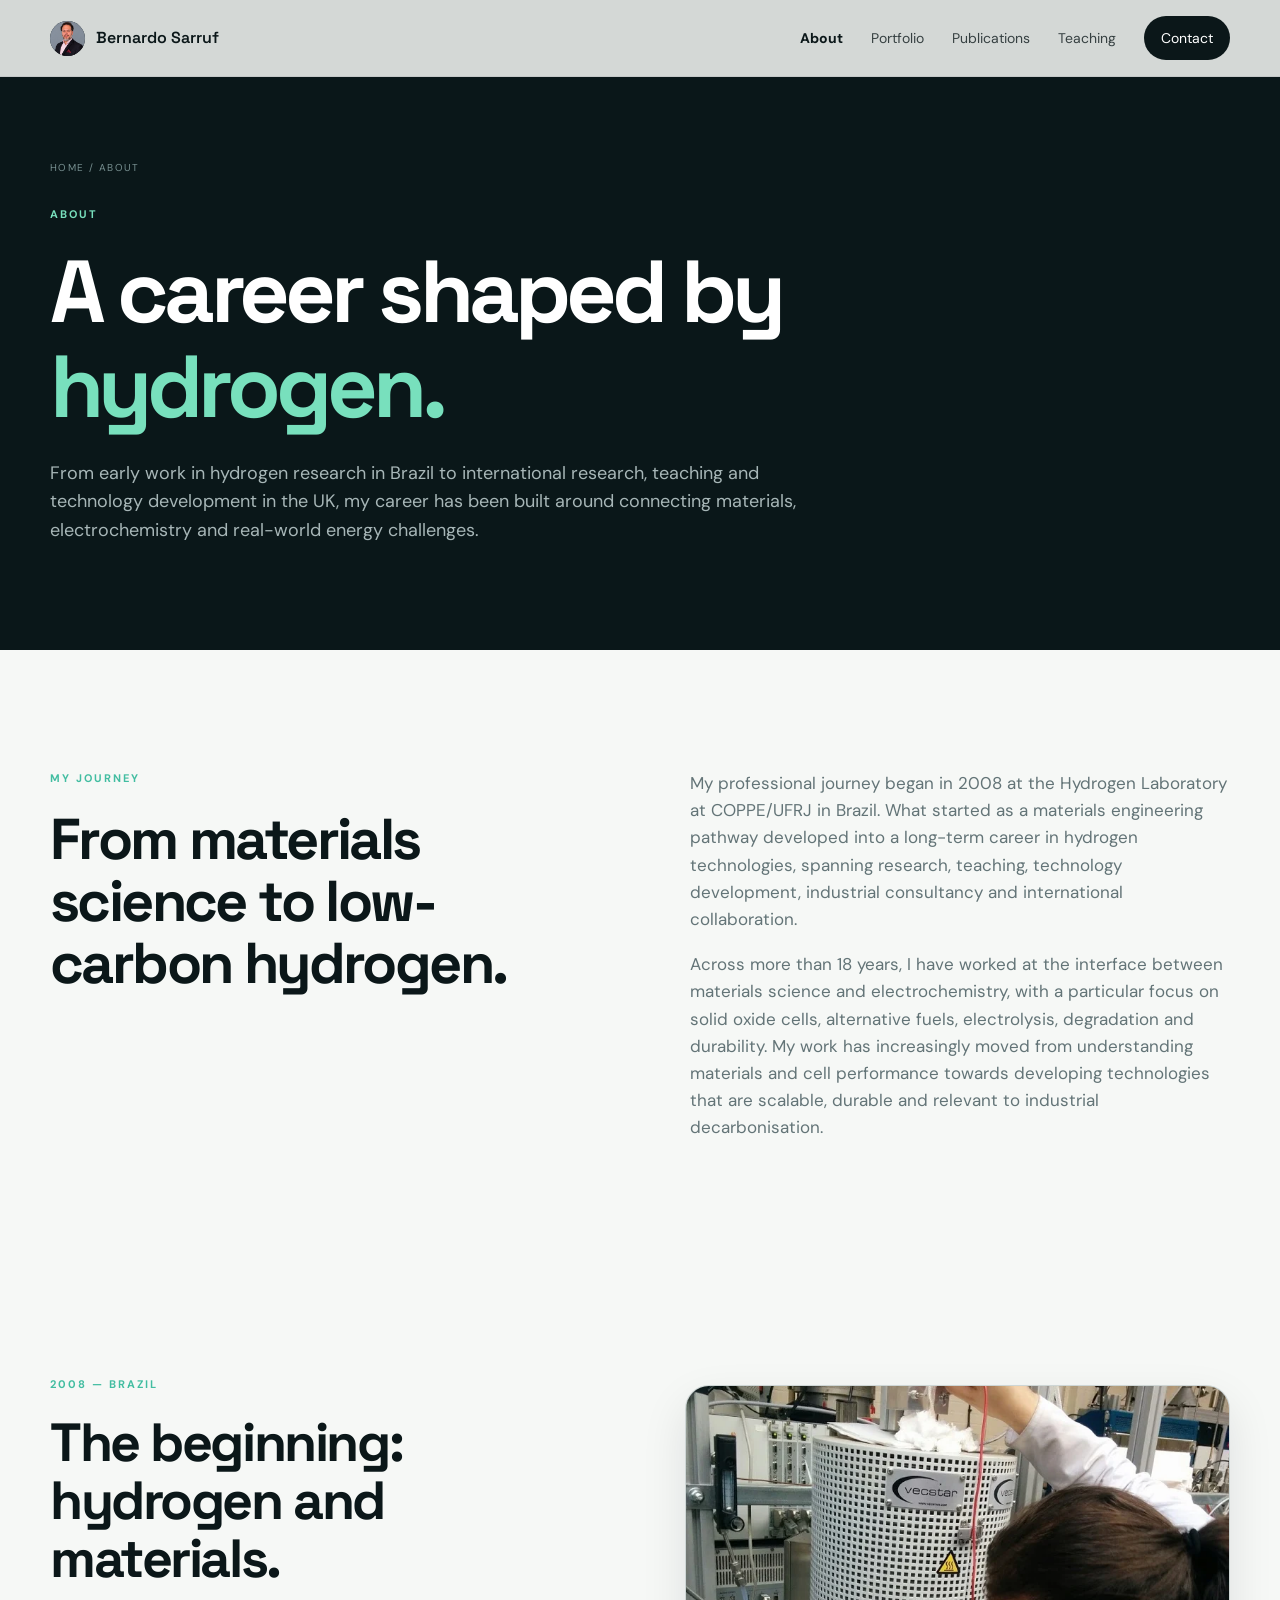
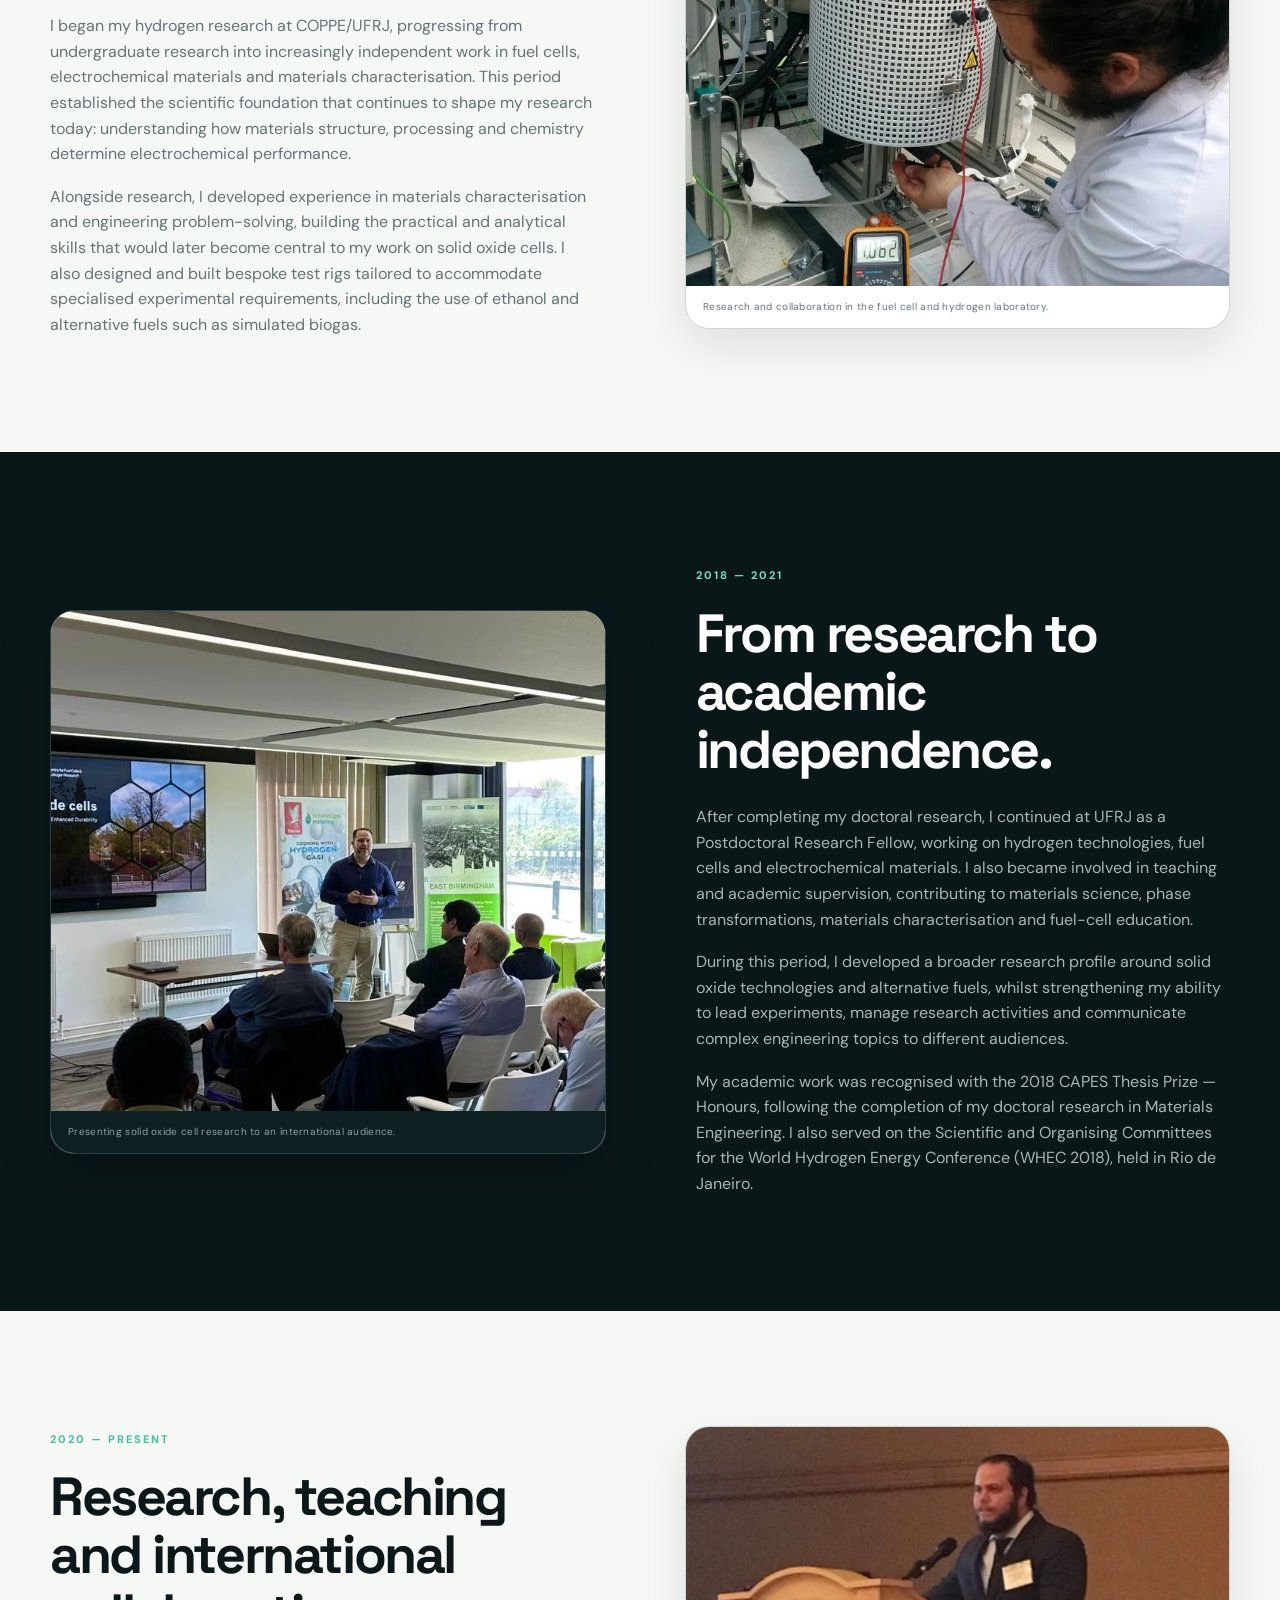
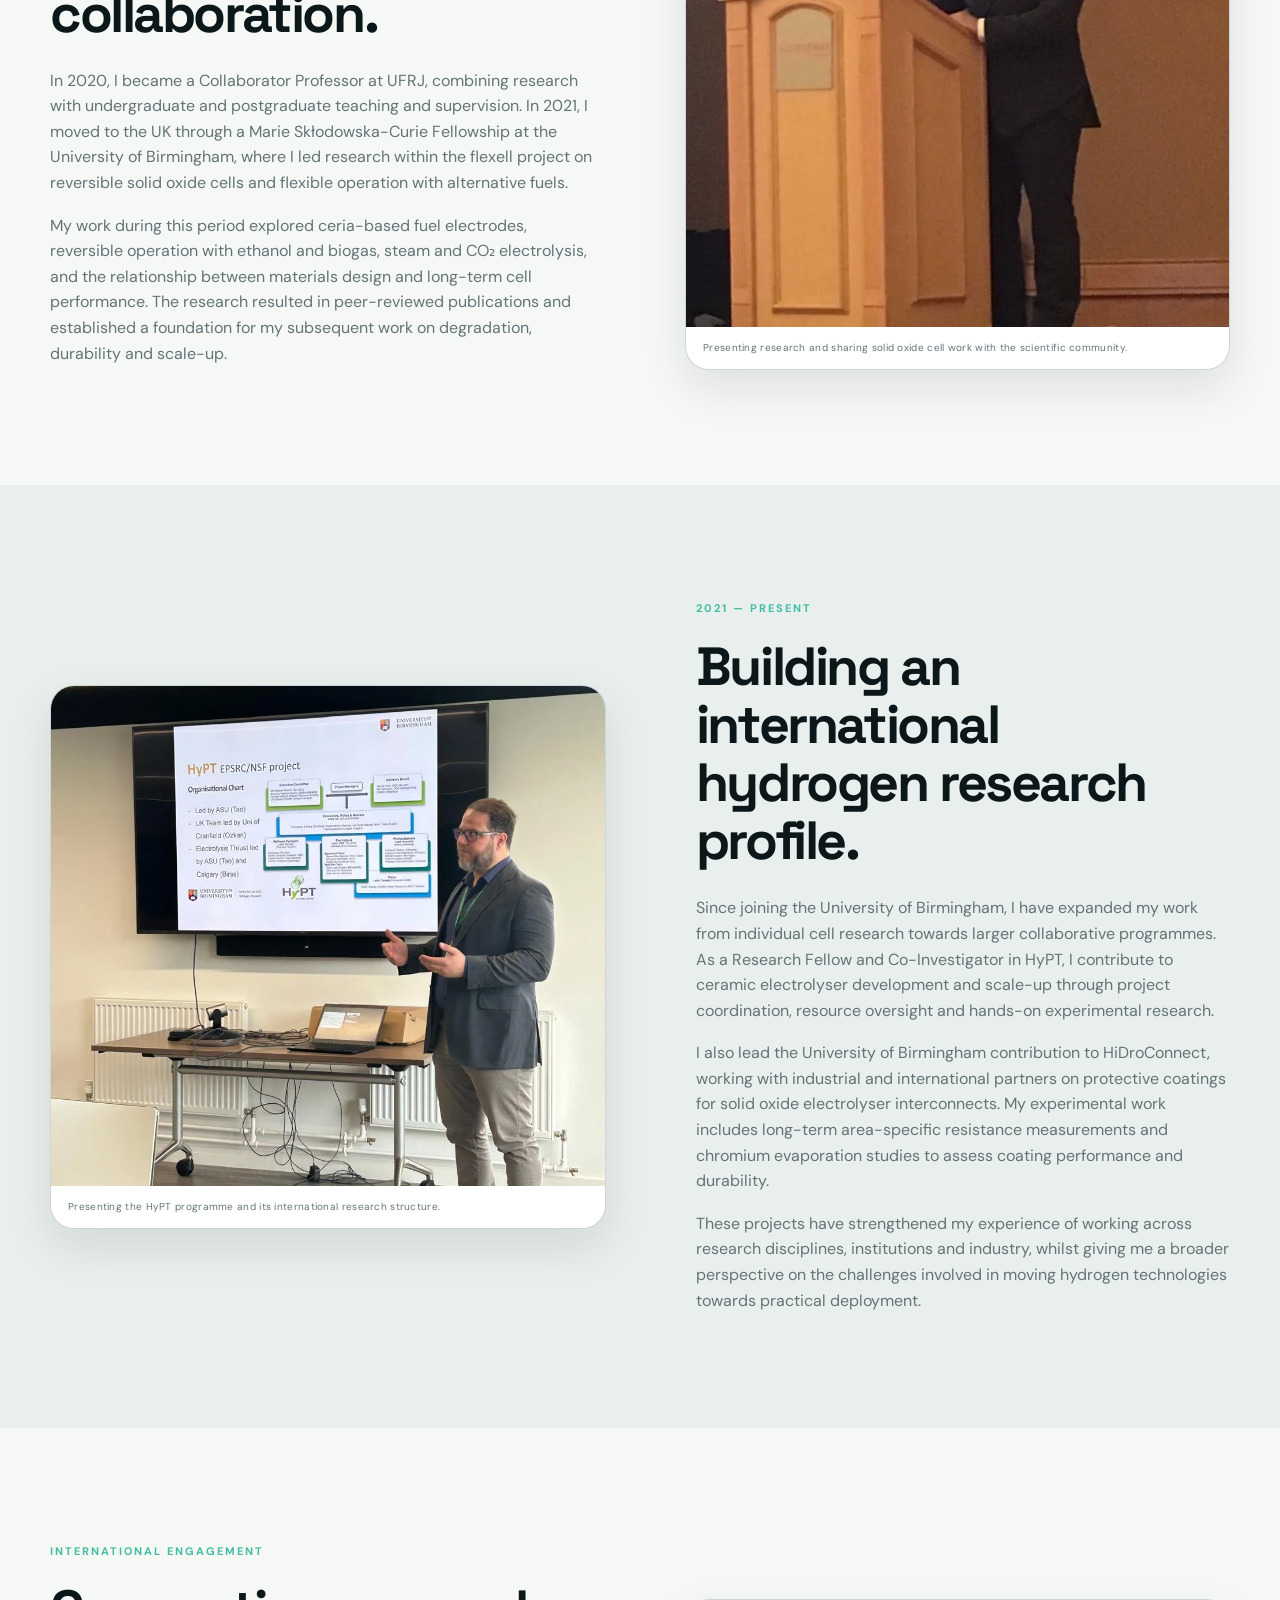
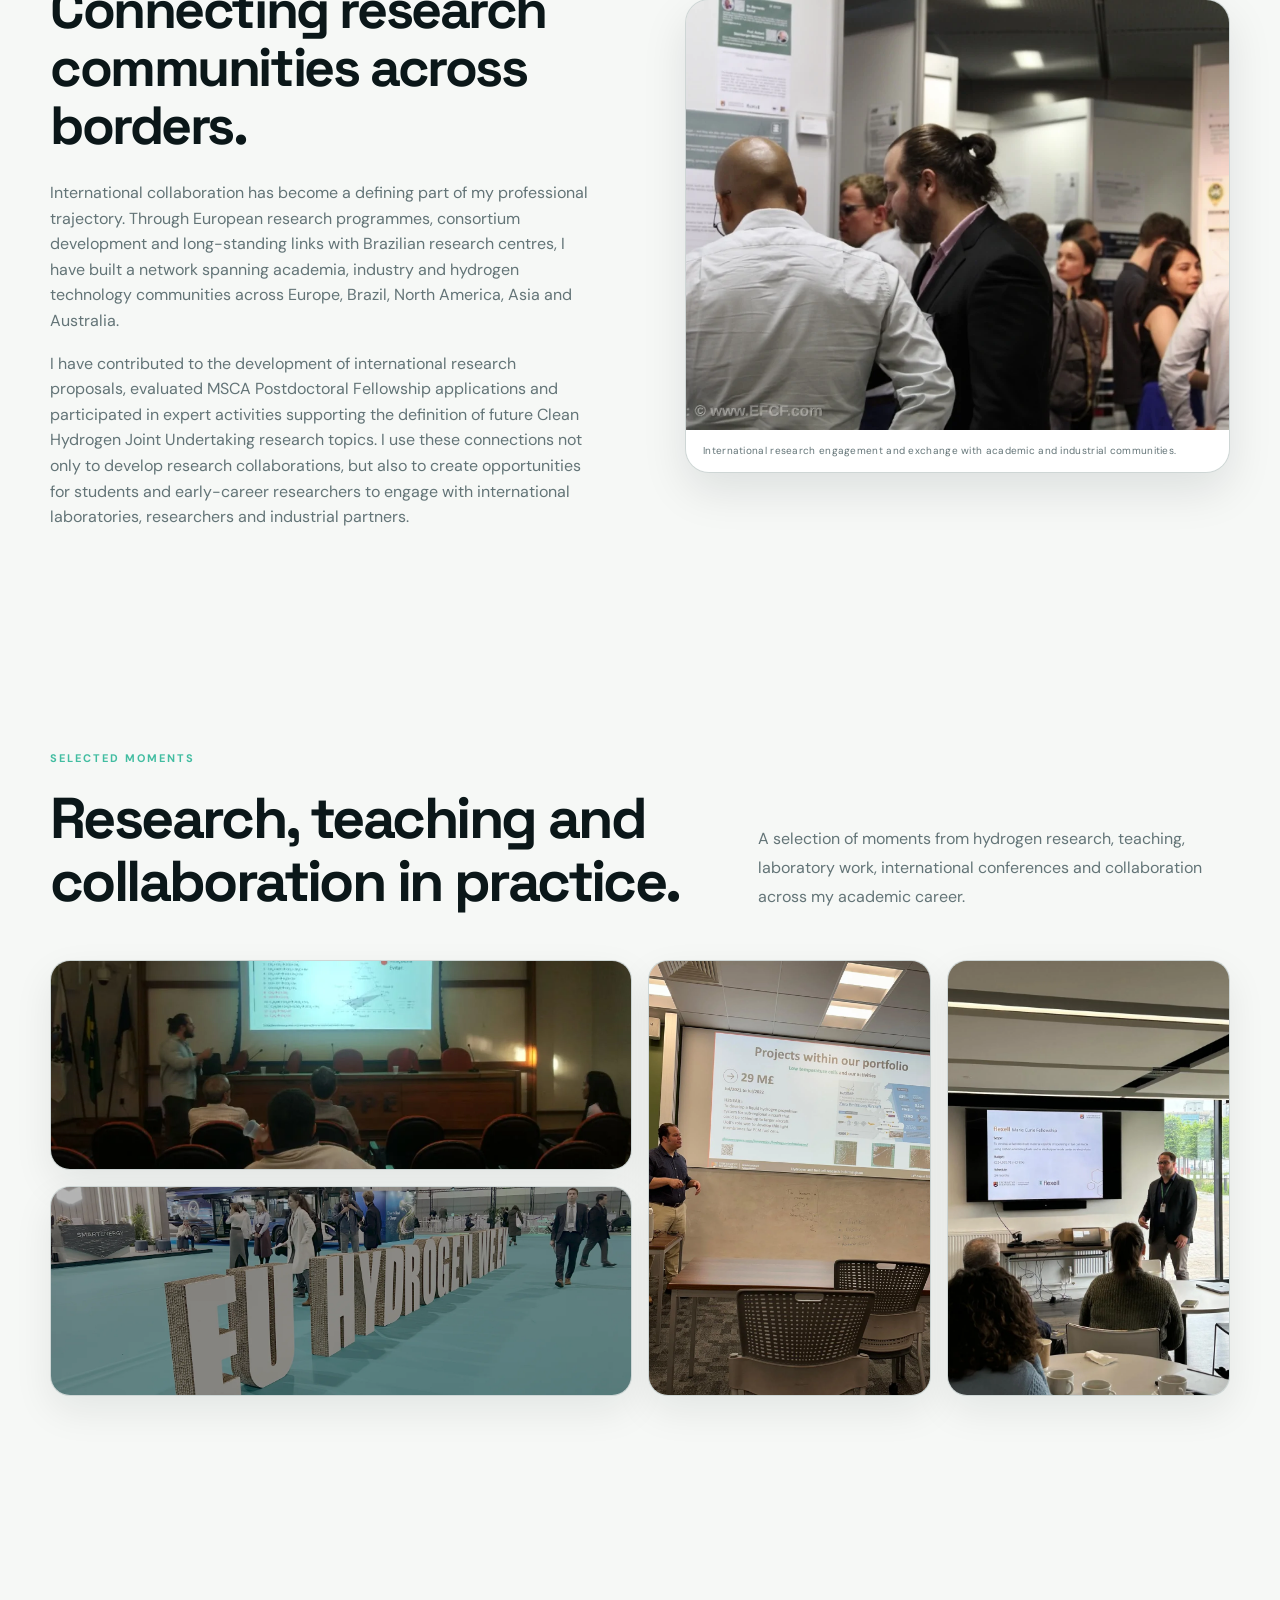
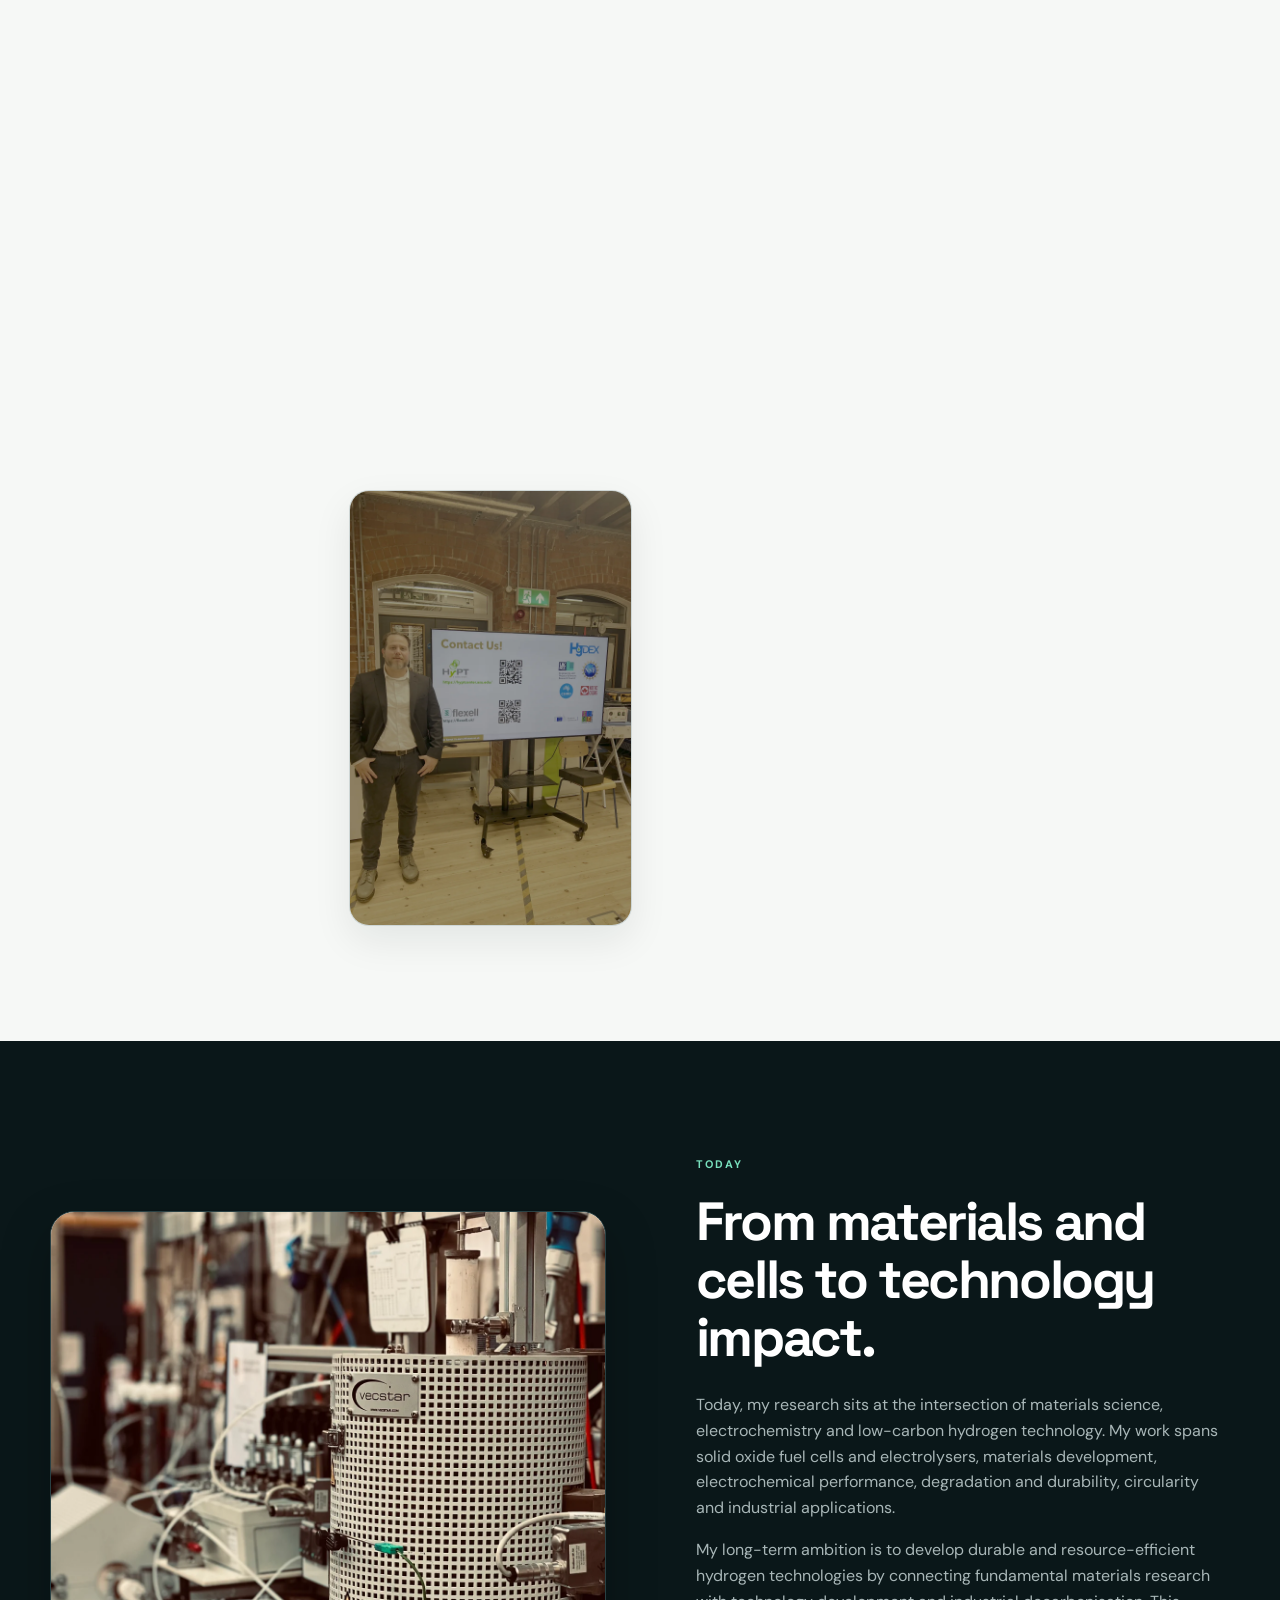
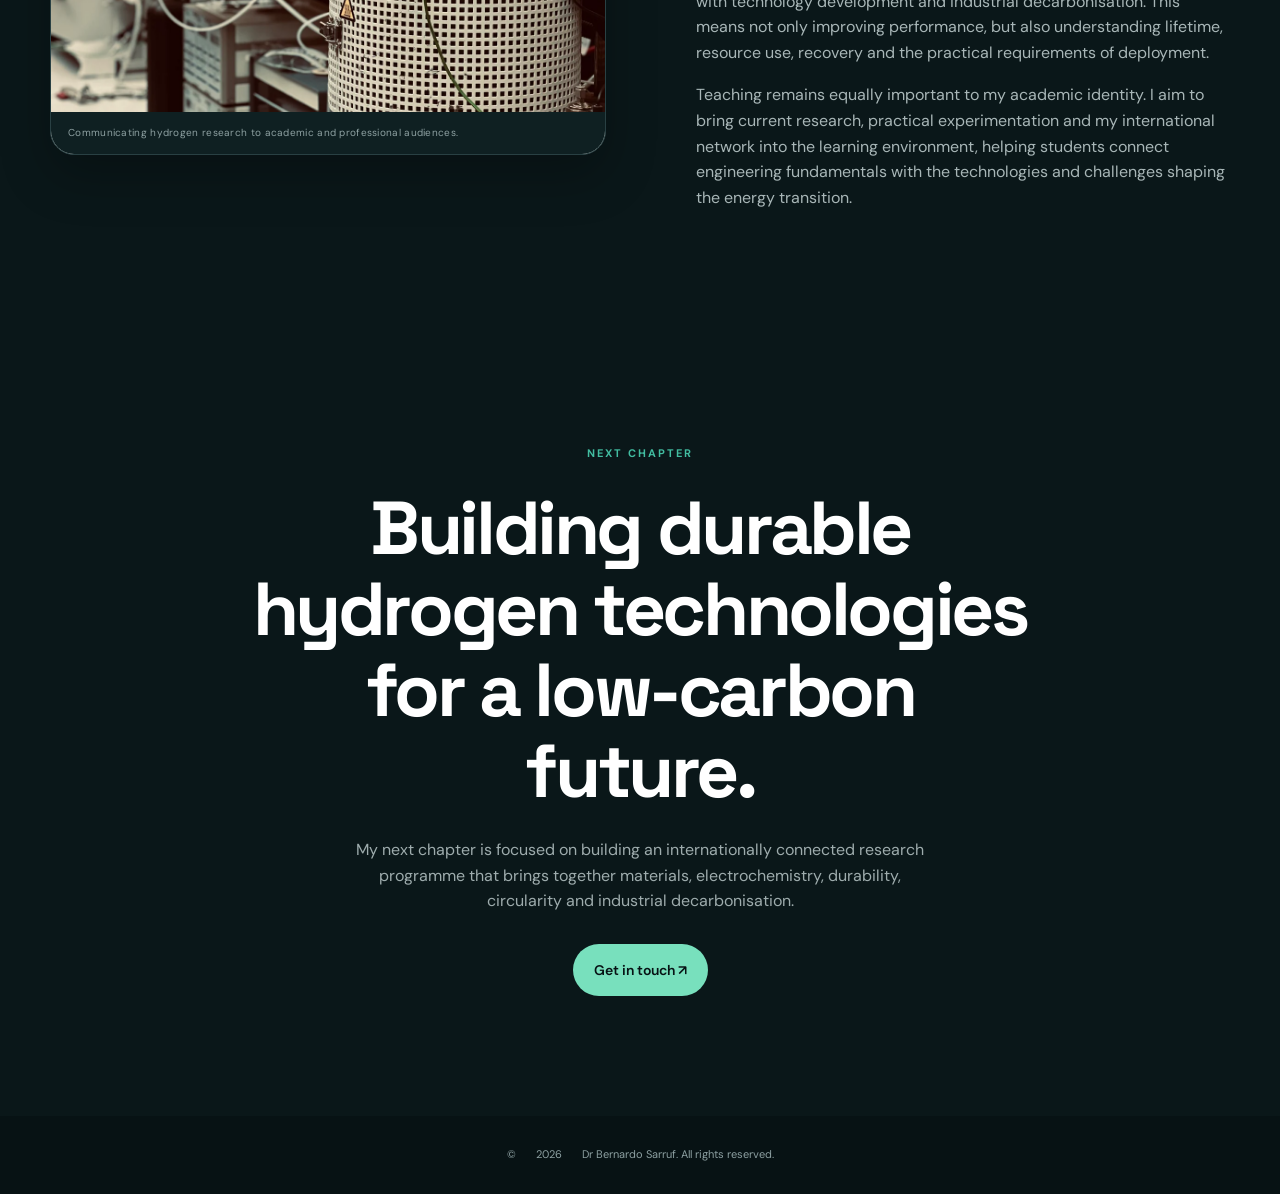
==== about.html @ 714302b7 "Add files via upload" ====
<!doctype html>
<html lang="en">
<head>
<meta charset="utf-8">
<meta name="viewport" content="width=device-width,initial-scale=1">
<title>About | Bernardo Sarruf</title>
<link rel="preconnect" href="https://fonts.googleapis.com">
<link rel="preconnect" href="https://fonts.gstatic.com" crossorigin>
<link href="https://fonts.googleapis.com/css2?family=DM+Sans:wght@400;500;600;700&family=Space+Grotesk:wght@400;500;600;700&display=swap" rel="stylesheet">
<link rel="stylesheet" href="css/style.css">
</head>
<body>
<header class="site-header">
  <nav class="nav container">
    <a class="brand" href="index.html"><span class="brand-mark"><img src="assets/bernardo-header.png" alt="Dr Bernardo Sarruf"></span><span>Bernardo Sarruf</span></a>
    <button class="menu-toggle" aria-label="Open menu" aria-expanded="false">☰</button>
    <div class="nav-links">
      <a href="about.html" class="active">About</a>
      <a href="projects.html">Portfolio</a>
      <a href="research.html">Publications</a>
      <a href="teaching.html">Teaching</a>
      <a class="nav-cta" href="contact.html">Contact</a>
    </div>
  </nav>
</header>

<section class="page-hero about-hero">
  <div class="container">
    <div class="breadcrumb"><a href="index.html">HOME</a> / ABOUT</div>
    <p class="eyebrow light">ABOUT</p>
    <h1>A career shaped by <span>hydrogen.</span></h1>
    <p>From early work in hydrogen research in Brazil to international research, teaching and technology development in the UK, my career has been built around connecting materials, electrochemistry and real-world energy challenges.</p>
  </div>
</section>

<section class="about-intro section">
  <div class="container two-col about-intro-grid">
    <div>
      <p class="eyebrow">MY JOURNEY</p>
      <h2>From materials science to low-carbon hydrogen.</h2>
    </div>
    <div class="section-copy">
      <p>My professional journey began in 2008 at the Hydrogen Laboratory at COPPE/UFRJ in Brazil. What started as a materials engineering pathway developed into a long-term career in hydrogen technologies, spanning research, teaching, technology development, industrial consultancy and international collaboration.</p>
      <p>Across more than 18 years, I have worked at the interface between materials science and electrochemistry, with a particular focus on solid oxide cells, alternative fuels, electrolysis, degradation and durability. My work has increasingly moved from understanding materials and cell performance towards developing technologies that are scalable, durable and relevant to industrial decarbonisation.</p>
    </div>
  </div>
</section>

<section class="about-story story-light">
  <div class="container story-grid">
    <div class="story-text">
      <p class="eyebrow">2008 — BRAZIL</p>
      <h2>The beginning: hydrogen and materials.</h2>
      <p>I began my hydrogen research at COPPE/UFRJ, progressing from undergraduate research into increasingly independent work in fuel cells, electrochemical materials and materials characterisation. This period established the scientific foundation that continues to shape my research today: understanding how materials structure, processing and chemistry determine electrochemical performance.</p>
      <p>Alongside research, I developed experience in materials characterisation and engineering problem-solving, building the practical and analytical skills that would later become central to my work on solid oxide cells. I also designed and built bespoke test rigs tailored to accommodate specialised experimental requirements, including the use of ethanol and alternative fuels such as simulated biogas.</p>
    </div>
    <figure class="story-image scroll-image">
      <img src="assets/about/story/01-beginning-hydrogen.webp" alt="Dr Bernardo Sarruf working in a hydrogen and fuel cell laboratory" loading="lazy">
      <figcaption>Research and collaboration in the fuel cell and hydrogen laboratory.</figcaption>
    </figure>
  </div>
</section>

<section class="about-story story-dark">
  <div class="container story-grid story-grid-reverse">
    <figure class="story-image scroll-image">
      <img src="assets/about/story/02-academic-independence.webp" alt="Dr Bernardo Sarruf presenting solid oxide cell research" loading="lazy">
      <figcaption>Presenting solid oxide cell research to an international audience.</figcaption>
    </figure>
    <div class="story-text">
      <p class="eyebrow light">2018 — 2021</p>
      <h2>From research to academic independence.</h2>
      <p>After completing my doctoral research, I continued at UFRJ as a Postdoctoral Research Fellow, working on hydrogen technologies, fuel cells and electrochemical materials. I also became involved in teaching and academic supervision, contributing to materials science, phase transformations, materials characterisation and fuel-cell education.</p>
      <p>During this period, I developed a broader research profile around solid oxide technologies and alternative fuels, whilst strengthening my ability to lead experiments, manage research activities and communicate complex engineering topics to different audiences.</p>
      <p>My academic work was recognised with the 2018 CAPES Thesis Prize — Honours, following the completion of my doctoral research in Materials Engineering. I also served on the Scientific and Organising Committees for the World Hydrogen Energy Conference (WHEC 2018), held in Rio de Janeiro.</p>
    </div>
  </div>
</section>

<section class="about-story story-light" id="teaching">
  <div class="container story-grid">
    <div class="story-text">
      <p class="eyebrow">2020 — PRESENT</p>
      <h2>Research, teaching and international collaboration.</h2>
      <p>In 2020, I became a Collaborator Professor at UFRJ, combining research with undergraduate and postgraduate teaching and supervision. In 2021, I moved to the UK through a Marie Skłodowska-Curie Fellowship at the University of Birmingham, where I led research within the flexell project on reversible solid oxide cells and flexible operation with alternative fuels.</p>
      <p>My work during this period explored ceria-based fuel electrodes, reversible operation with ethanol and biogas, steam and CO₂ electrolysis, and the relationship between materials design and long-term cell performance. The research resulted in peer-reviewed publications and established a foundation for my subsequent work on degradation, durability and scale-up.</p>
    </div>
    <figure class="story-image scroll-image">
      <img src="assets/about/gallery/02-selected-moment.webp" alt="Scientific conference presentation" loading="lazy">
      <figcaption>Presenting research and sharing solid oxide cell work with the scientific community.</figcaption>
    </figure>
  </div>
</section>

<section class="about-story story-mid">
  <div class="container story-grid story-grid-reverse">
    <figure class="story-image scroll-image">
      <img src="assets/about/story/03-hypt-profile.webp" alt="Dr Bernardo Sarruf presenting the HyPT programme" loading="lazy">
      <figcaption>Presenting the HyPT programme and its international research structure.</figcaption>
    </figure>
    <div class="story-text">
      <p class="eyebrow">2021 — PRESENT</p>
      <h2>Building an international hydrogen research profile.</h2>
      <p>Since joining the University of Birmingham, I have expanded my work from individual cell research towards larger collaborative programmes. As a Research Fellow and Co-Investigator in HyPT, I contribute to ceramic electrolyser development and scale-up through project coordination, resource oversight and hands-on experimental research.</p>
      <p>I also lead the University of Birmingham contribution to HiDroConnect, working with industrial and international partners on protective coatings for solid oxide electrolyser interconnects. My experimental work includes long-term area-specific resistance measurements and chromium evaporation studies to assess coating performance and durability.</p>
      <p>These projects have strengthened my experience of working across research disciplines, institutions and industry, whilst giving me a broader perspective on the challenges involved in moving hydrogen technologies towards practical deployment.</p>
    </div>
  </div>
</section>

<section class="about-story story-light">
  <div class="container story-grid">
    <div class="story-text">
      <p class="eyebrow">INTERNATIONAL ENGAGEMENT</p>
      <h2>Connecting research communities across borders.</h2>
      <p>International collaboration has become a defining part of my professional trajectory. Through European research programmes, consortium development and long-standing links with Brazilian research centres, I have built a network spanning academia, industry and hydrogen technology communities across Europe, Brazil, North America, Asia and Australia.</p>
      <p>I have contributed to the development of international research proposals, evaluated MSCA Postdoctoral Fellowship applications and participated in expert activities supporting the definition of future Clean Hydrogen Joint Undertaking research topics. I use these connections not only to develop research collaborations, but also to create opportunities for students and early-career researchers to engage with international laboratories, researchers and industrial partners.</p>
    </div>
    <figure class="story-image wide scroll-image">
      <img src="assets/about/story/04-international-engagement.webp" alt="Dr Bernardo Sarruf engaging with researchers at an international scientific event" loading="lazy">
      <figcaption>International research engagement and exchange with academic and industrial communities.</figcaption>
    </figure>
  </div>
</section>

<section class="about-gallery section story-light">
  <div class="container">
    <div class="section-heading">
      <div>
        <p class="eyebrow">SELECTED MOMENTS</p>
        <h2>Research, teaching and collaboration in practice.</h2>
      </div>
      <p>A selection of moments from hydrogen research, teaching, laboratory work, international conferences and collaboration across my academic career.</p>
    </div>
    <div class="about-gallery-grid">
      <figure class="about-gallery-item gallery-landscape scroll-image"><img src="assets/about/gallery/01-selected-moment.webp" alt="Hydrogen research presentation" loading="lazy"></figure>
      <figure class="about-gallery-item gallery-portrait scroll-image"><img src="assets/about/gallery/03-selected-moment.webp" alt="Laboratory research and electrochemical testing" loading="lazy"></figure>
      <figure class="about-gallery-item gallery-portrait scroll-image"><img src="assets/about/gallery/04-selected-moment.webp" alt="Hydrogen technology presentation" loading="lazy"></figure>
      <figure class="about-gallery-item gallery-landscape scroll-image"><img src="assets/about/gallery/05-selected-moment.webp" alt="Hydrogen research event" loading="lazy"></figure>
      <figure class="about-gallery-item gallery-landscape scroll-image"><img src="assets/about/gallery/06-selected-moment.webp" alt="Research presentation and discussion" loading="lazy"></figure>
      <figure class="about-gallery-item gallery-portrait scroll-image"><img src="assets/about/gallery/07-selected-moment.webp" alt="Fuel cell and hydrogen laboratory" loading="lazy"></figure>
      <figure class="about-gallery-item gallery-landscape scroll-image"><img src="assets/about/gallery/08-selected-moment.webp" alt="Research group and laboratory collaboration" loading="lazy"></figure>
      <figure class="about-gallery-item gallery-portrait scroll-image"><img src="assets/about/gallery/09-selected-moment.webp" alt="Laboratory work on solid oxide cell technology" loading="lazy"></figure>
      <figure class="about-gallery-item gallery-portrait scroll-image"><img src="assets/about/gallery/10-selected-moment.webp" alt="Conference and international research engagement" loading="lazy"></figure>
      <figure class="about-gallery-item gallery-landscape scroll-image"><img src="assets/about/gallery/11-selected-moment.webp" alt="Hydrogen research and project collaboration" loading="lazy"></figure>
      <figure class="about-gallery-item gallery-portrait scroll-image"><img src="assets/about/gallery/12-selected-moment.webp" alt="Hydrogen technology presentation and networking" loading="lazy"></figure>
    </div>
  </div>
</section>

<section class="about-story story-dark">
  <div class="container story-grid story-grid-reverse">
    <figure class="story-image scroll-image">
      <img src="assets/about/story/05-today-lab.webp" alt="Dr Bernardo Sarruf presenting hydrogen research" loading="lazy">
      <figcaption>Communicating hydrogen research to academic and professional audiences.</figcaption>
    </figure>
    <div class="story-text">
      <p class="eyebrow light">TODAY</p>
      <h2>From materials and cells to technology impact.</h2>
      <p>Today, my research sits at the intersection of materials science, electrochemistry and low-carbon hydrogen technology. My work spans solid oxide fuel cells and electrolysers, materials development, electrochemical performance, degradation and durability, circularity and industrial applications.</p>
      <p>My long-term ambition is to develop durable and resource-efficient hydrogen technologies by connecting fundamental materials research with technology development and industrial decarbonisation. This means not only improving performance, but also understanding lifetime, resource use, recovery and the practical requirements of deployment.</p>
      <p>Teaching remains equally important to my academic identity. I aim to bring current research, practical experimentation and my international network into the learning environment, helping students connect engineering fundamentals with the technologies and challenges shaping the energy transition.</p>
    </div>
  </div>
</section>

<section class="cta-section">
  <div class="container cta-inner">
    <p class="eyebrow">NEXT CHAPTER</p>
    <h2>Building durable hydrogen technologies for a low-carbon future.</h2>
    <p>My next chapter is focused on building an internationally connected research programme that brings together materials, electrochemistry, durability, circularity and industrial decarbonisation.</p>
    <div class="cta-actions">
      <a class="button button-light" href="contact.html">Get in touch ↗</a>
    </div>
  </div>
</section>

<footer class="footer"><div class="container footer-inner">© <span id="year"></span> Dr Bernardo Sarruf. All rights reserved.</div></footer>
<script src="js/script.js"></script>
</body>
</html>
---- css/style.css ----
*{box-sizing:border-box;margin:0;padding:0}
:root{--ink:#0b1719;--muted:#637477;--line:#dfe7e5;--paper:#f6f8f6;--white:#fff;--accent:#78e0bd;--accent2:#42bda1;--dark:#0a1719;--max:1180px}
html{scroll-behavior:smooth}
body{font-family:"DM Sans",sans-serif;color:var(--ink);background:var(--paper);line-height:1.6}
h1,h2,h3,.brand{font-family:"Space Grotesk",sans-serif}
h1,h2,h3{line-height:1.08}
a{color:inherit;text-decoration:none}
.container{width:min(calc(100% - 48px),var(--max));margin:auto}
.site-header{position:fixed;z-index:20;top:0;left:0;right:0;background:rgba(246,248,246,.86);backdrop-filter:blur(14px);border-bottom:1px solid rgba(11,23,25,.08)}
.nav{height:76px;display:flex;align-items:center;justify-content:space-between}
.brand{font-weight:600;display:flex;align-items:center;gap:11px}
.brand-mark{width:35px;height:35px;border-radius:50%;display:grid;place-items:center;background:var(--ink);color:var(--accent);font-size:12px;font-weight:700}
.nav-links{display:flex;gap:28px;align-items:center;font-size:14px}
.nav-links a{opacity:.78;transition:.2s}.nav-links a:hover{opacity:1}.nav-links a.active{opacity:1;font-weight:700}
.nav-cta{background:var(--ink);color:#fff!important;padding:11px 17px;border-radius:100px;opacity:1!important;transition:transform .2s,box-shadow .25s,background .25s}.nav-cta:hover{transform:translateY(-1px);background:#142527;box-shadow:0 0 18px rgba(120,224,189,.22),0 5px 18px rgba(11,23,25,.16)}
.menu-toggle{display:none;border:0;background:none;font-size:24px}
.hero{min-height:100vh;padding:150px 0 35px;position:relative;overflow:hidden;background:#061b1c url("../assets/lab-background.webp") center center/cover no-repeat;color:#fff}.hero:before{content:"";position:absolute;inset:0;background:linear-gradient(90deg,rgba(2,18,19,.94) 0%,rgba(3,24,25,.84) 45%,rgba(3,25,26,.70) 100%),linear-gradient(180deg,rgba(8,76,65,.20),rgba(2,18,19,.84));pointer-events:none}.hero-grid,.hero-bottom{position:relative;z-index:1}
.hero-grid{display:grid;grid-template-columns:1.02fr .98fr;gap:55px;align-items:center;min-height:650px}
.eyebrow{font-size:11px;font-weight:700;letter-spacing:.18em;color:var(--accent2);margin-bottom:20px}
.eyebrow.light{color:var(--accent)}
.hero .eyebrow{color:#65d9bc}.hero h1{color:#fff;font-size:clamp(48px,6.3vw,82px);letter-spacing:-.055em;max-width:760px}
.hero h1 span{color:#38a88e}
.hero-text{font-size:19px;color:#c1d0d0;max-width:650px;margin:28px 0 32px}
.hero-actions{display:flex;gap:12px;flex-wrap:wrap}.hero .button-primary{background:#f4f7f5;color:#071819;border-color:#f4f7f5}.hero .button-ghost{color:#f4f7f5;border-color:rgba(244,247,245,.55);background:rgba(4,24,25,.18)}
.button{display:inline-flex;align-items:center;gap:14px;border-radius:100px;padding:14px 20px;font-weight:600;font-size:14px;border:1px solid transparent;transition:.2s}
.button-primary{background:var(--ink);color:#fff}.button-primary:hover{transform:translateY(-2px)}
.button-ghost{border-color:var(--line)}.button-ghost:hover{border-color:var(--ink)}
.hero-meta{display:flex;gap:35px;margin-top:65px;padding-top:24px;border-top:1px solid rgba(197,221,219,.22)}
.hero-meta div{display:flex;flex-direction:column}.hero-meta strong{font-family:"Space Grotesk";font-size:32px;line-height:1}.hero-meta span{font-size:12px;color:#b5c5c5;text-transform:uppercase;letter-spacing:.08em;margin-top:9px}
.hero-visual{height:590px;position:relative;border:0;border-radius:32px;overflow:visible;background:transparent;box-shadow:none}
.hero-photo-overlay{position:absolute;inset:0;background:transparent}
.hero-photo:after{content:"";position:absolute;inset:0;background:linear-gradient(90deg,transparent 0%,rgba(7,28,29,.08) 45%,rgba(5,30,30,.76) 100%);pointer-events:none}
.hero-portrait-wrap{position:absolute;z-index:3;width:310px;height:310px;right:8%;top:50%;transform:translateY(-50%);border-radius:50%;display:grid;place-items:center;overflow:hidden;background:rgba(4,27,28,.42);box-shadow:0 0 80px rgba(56,168,142,.18)}
.hero-portrait-ring{position:absolute;inset:-2px;border:2px solid rgba(92,226,193,.82);border-radius:50%;box-shadow:0 0 30px rgba(92,226,193,.18)}
.hero-portrait{width:100%;height:100%;object-fit:cover;border-radius:50%;object-position:50% 44%;transform:scale(1.12);filter:saturate(.92) contrast(1.03)}
.hero-photo-orbit{position:absolute;z-index:2;border:1px solid rgba(71,204,174,.22);border-radius:50%;pointer-events:none}
.hero-photo-orbit.orbit-a{width:430px;height:250px;right:-20px;top:50%;transform:translateY(-50%) rotate(-18deg)}
.hero-photo-orbit.orbit-b{width:500px;height:310px;right:-55px;top:50%;transform:translateY(-50%) rotate(22deg);border-color:rgba(71,204,174,.13)}
.hero-visual:before{content:"";position:absolute;inset:0;z-index:1;background-image:linear-gradient(rgba(120,224,189,.07) 1px,transparent 1px),linear-gradient(90deg,rgba(120,224,189,.07) 1px,transparent 1px);background-size:45px 45px;pointer-events:none}

.hero-bottom{display:flex;align-items:center;gap:15px;font-size:9px;letter-spacing:.15em;color:var(--muted)}.scroll-line{width:55px;height:1px;background:var(--line)}
.section{padding:120px 0}.two-col{display:grid;grid-template-columns:1fr 1fr;gap:100px}
h2{font-size:clamp(38px,4.5vw,62px);letter-spacing:-.045em}
.section-copy{color:var(--muted);font-size:17px}.research-vision-copy{padding-top:24px}.section-copy p+p{margin-top:18px}
.link-row{margin-top:30px;color:var(--ink);font-weight:600}.link-row a:hover{text-decoration:underline}
.dark-section{background:var(--dark);color:#fff}.section-heading,.network-head{display:flex;justify-content:space-between;gap:60px;align-items:end;margin-bottom:55px}.heading-note{max-width:390px;color:#9eacad;font-size:15px}
.research-grid{display:grid;grid-template-columns:repeat(4,1fr);gap:1px;background:#294043}
.research-card{background:var(--dark);min-height:330px;padding:28px;position:relative;transition:.25s;overflow:hidden}.research-card:hover{background:#112426;transform:translateY(-4px)}
.card-number{font-size:11px;color:#688184}.research-card h3{font-size:22px;margin:90px 0 0;transition:.25s}.research-details{list-style:none;margin:22px 0 0;padding:0;color:#9eacad;font-size:14px;line-height:1.8;opacity:0;transform:translateY(12px);transition:.3s ease;pointer-events:none}.research-details li{position:relative;padding-left:15px}.research-details li:before{content:"";position:absolute;left:0;top:.72em;width:4px;height:4px;border-radius:50%;background:var(--accent)}.research-card:hover h3{margin-top:45px}.research-card:hover .research-details{opacity:1;transform:translateY(0)}.card-arrow{position:absolute;right:28px;bottom:28px;color:var(--accent);transition:.25s}.research-card:hover .card-arrow{transform:translate(3px,-3px)}
.feature-project{display:grid;grid-template-columns:1fr 1fr;border:1px solid var(--line);background:#fff;margin-bottom:22px}.project-visual{min-height:390px;position:relative;display:grid;place-items:center;overflow:hidden;background:#0d2426;color:var(--accent)}.project-visual img{width:100%;height:100%;object-fit:cover;display:block}.project-visual.hydrogencent{background:#eef2f0}.project-visual.hydrogencent img{object-fit:cover}.project-visual>span{font:600 80px "Space Grotesk";letter-spacing:-.07em;position:relative;z-index:2}.rings{position:absolute;width:500px;height:500px;border:1px solid rgba(120,224,189,.25);border-radius:50%}.rings:before,.rings:after{content:"";position:absolute;border:1px solid rgba(120,224,189,.18);border-radius:50%;inset:70px}.rings:after{inset:145px}.project-content{padding:55px}.project-tag{font-size:10px;letter-spacing:.16em;font-weight:700;color:var(--accent2);margin-bottom:15px}.project-content h3{font-size:38px;margin-bottom:18px}.project-content>p{color:var(--muted);font-size:16px}.project-facts{display:flex;flex-wrap:wrap;gap:8px;margin-top:25px}.project-facts span{font-size:11px;border:1px solid var(--line);border-radius:30px;padding:7px 10px;color:var(--muted)}
.project-grid{display:grid;grid-template-columns:1fr 1fr;gap:22px}.project-card{background:#fff;border:1px solid var(--line)}.mini-visual{height:260px;display:grid;place-items:center;position:relative;overflow:hidden}.mini-visual img{width:100%;height:100%;object-fit:cover;display:block}.image-visual{background:#eef2f0}.mini-visual span{font:600 44px "Space Grotesk";position:relative;z-index:2}.coating{background:#e2eee9;color:#143d36}.coating:before{content:"";position:absolute;width:330px;height:330px;border-radius:50%;border:50px solid rgba(66,189,161,.13)}.coating span span{color:#42bda1}.flexell{background:#17292c;color:#baffea}.flexell:before{content:"";position:absolute;width:520px;height:120px;border:1px solid rgba(120,224,189,.35);border-radius:50%;transform:rotate(-25deg)}.project-body{padding:30px}.project-body h3{font-size:28px;margin-bottom:10px}.project-body p:not(.project-tag){color:var(--muted);font-size:14px}
.publications{background:#e8eeeb}.publication-panel{background:#fff;border:1px solid var(--line);padding:30px}.publication-stat{display:flex;align-items:end;gap:15px;padding-bottom:25px;border-bottom:1px solid var(--line)}.publication-stat strong{font:600 56px "Space Grotesk";color:var(--accent2)}.publication-stat span{font-size:12px;color:var(--muted);padding-bottom:9px}.pub-placeholder{padding:65px 20px}.pub-year{font-size:10px;letter-spacing:.16em;color:var(--accent2);font-weight:700}.pub-placeholder h3{font-size:29px;margin:15px 0 10px}.pub-placeholder p{color:var(--muted);font-size:14px;margin-bottom:20px}.pub-placeholder a{font-weight:600;font-size:14px}.button-dark{background:var(--ink);color:#fff;margin-top:30px}
.network-section{background:var(--paper)}.network-head>p{max-width:420px;color:var(--muted);font-size:15px}.map-card{height:430px;position:relative;overflow:hidden;border-radius:26px;background:#0d2022;border:1px solid #254144}.network-map-card{height:auto;aspect-ratio:1840/854;background:#0d2022}.network-map-card img{width:100%;height:100%;display:block;object-fit:cover}.network-countries{display:flex;flex-wrap:wrap;gap:8px;margin-top:16px}.network-countries span{font-size:10px;letter-spacing:.02em;color:var(--muted);border:1px solid var(--line);border-radius:30px;padding:6px 9px;background:#fff}.map-grid{position:absolute;inset:0;background-image:linear-gradient(rgba(120,224,189,.055) 1px,transparent 1px),linear-gradient(90deg,rgba(120,224,189,.055) 1px,transparent 1px);background-size:40px 40px}.map-title{position:absolute;left:30px;top:28px;font-size:10px;letter-spacing:.16em;color:#8ca2a3}.map-point{position:absolute;color:#c8ffeb;font-size:12px;display:flex;align-items:center;gap:8px}.map-point:before{content:"";width:9px;height:9px;border-radius:50%;background:var(--accent);box-shadow:0 0 0 7px rgba(120,224,189,.1)}.uk{left:50%;top:31%}.eu{left:63%;top:36%}.br{left:38%;top:66%}.na{left:20%;top:37%}.au{left:79%;top:71%}.map-lines{position:absolute;inset:0;width:100%;height:100%;pointer-events:none}.map-lines path{fill:none;stroke:rgba(120,224,189,.35);stroke-width:1;stroke-dasharray:5 8}
.cta-section{padding:120px 0;background:var(--dark);color:#fff}.cta-inner{text-align:center;max-width:780px}.cta-inner .eyebrow{margin-bottom:25px}.cta-inner h2{font-size:clamp(46px,6vw,75px)}.cta-inner>p:not(.eyebrow){color:#9eacad;max-width:580px;margin:25px auto 30px}.button-light{background:var(--accent);color:#071214;transition:transform .2s,box-shadow .25s,filter .25s}.button-light:hover{transform:translateY(-2px);filter:brightness(1.06);box-shadow:0 0 22px rgba(120,224,189,.35),0 6px 20px rgba(0,0,0,.16)}.button-outline-light{border-color:#456164;color:#fff}.button-outline-light:hover{border-color:#fff}
.footer{background:#071214;color:#8da0a2;padding:30px 0;font-size:11px}.footer-inner{display:flex;justify-content:center;align-items:center;text-align:center;gap:20px}.footer span{display:inline}
@media(max-width:900px){.nav-links{gap:16px}.hero-grid,.two-col{grid-template-columns:1fr}.hero-grid{padding-top:20px}.hero-visual{height:480px}.hero-portrait-wrap{width:250px;height:250px;right:8%}.research-grid{grid-template-columns:1fr 1fr}.feature-project{grid-template-columns:1fr}.project-grid{grid-template-columns:1fr}.two-col{gap:45px}.section-heading,.network-head{align-items:start;flex-direction:column;gap:20px}}
@media(max-width:650px){.container{width:min(calc(100% - 30px),var(--max))}.nav{height:66px}.menu-toggle{display:block}.nav-links{display:none;position:absolute;top:66px;left:15px;right:15px;background:#fff;border:1px solid var(--line);padding:20px;flex-direction:column;align-items:stretch;border-radius:16px;box-shadow:0 15px 40px rgba(0,0,0,.1)}.nav-links.open{display:flex}.nav-cta{text-align:center}.hero{padding-top:110px}.hero-grid{min-height:auto}.hero .eyebrow{color:#65d9bc}.hero h1{color:#fff;font-size:48px}.hero-text{font-size:16px}.hero-meta{gap:15px;flex-wrap:wrap;margin-top:40px}.hero-meta strong{font-size:23px}.hero-meta span{font-size:9px}.hero-visual{height:400px}.hero-portrait-wrap{width:210px;height:210px;right:50%;top:62%;transform:translate(50%,-50%)}.hero-photo-orbit.orbit-a{width:290px;height:180px}.hero-photo-orbit.orbit-b{width:340px;height:220px}.node{font-size:9px}.node-a{left:6%}.node-b{right:5%}.node-c{left:5%}.node-d{right:4%}.section{padding:80px 0}.research-grid{grid-template-columns:1fr}.research-card{min-height:260px}.icon{margin:40px 0 25px}.project-visual{min-height:280px}.project-visual>span{font-size:55px}.project-content{padding:30px}.project-content h3{font-size:29px}.mini-visual{height:210px}.map-card{height:360px}.map-point{font-size:10px}.footer-inner{flex-direction:column}}
.page-hero{padding:160px 0 90px;background:var(--dark);color:#fff}.page-hero h1{font-size:clamp(52px,7vw,88px);max-width:850px;letter-spacing:-.055em}.page-hero h1 span{color:var(--accent)}.page-hero p:not(.eyebrow){color:#a7b6b7;max-width:650px;font-size:18px;margin-top:25px}.breadcrumb{font-size:10px;letter-spacing:.14em;color:#789091;margin-bottom:30px}.breadcrumb a{color:inherit;text-decoration:none;transition:color .2s}.breadcrumb a:hover{color:var(--accent)}.detail-section{padding:100px 0}.detail-grid{display:grid;grid-template-columns:repeat(2,1fr);gap:22px;margin-top:55px}.detail-card{padding:35px;background:#fff;border:1px solid var(--line)}.detail-card h3{font-size:23px;margin-bottom:12px}.detail-card p{font-size:14px;color:var(--muted)}

/* Refined homepage interactions */
.feature-project .project-content h3{font-size:44px}
.scroll-image{will-change:transform,opacity;transition:transform .9s cubic-bezier(.2,.7,.2,1),opacity .9s ease}
.scroll-image:not(.is-visible){opacity:0;transform:translateY(42px) scale(.97)}
.scroll-image.is-visible{opacity:1;transform:translateY(0) scale(1)}
.cta-actions{display:flex;justify-content:center;align-items:center}
.credentials-section .achievement-grid{display:grid;grid-template-columns:repeat(3,1fr);gap:35px;text-align:center}.credentials-section .achievement-grid strong{font-size:42px;line-height:1;font-family:"Space Grotesk"}
.credentials-section .achievement-grid span{display:block;margin-top:10px;font-size:14px}
@media(max-width:650px){.credentials-section .achievement-grid{grid-template-columns:1fr;gap:28px}.hero-meta strong{font-size:27px}.hero-meta span{font-size:10px;margin-top:7px}.feature-project .project-content h3{font-size:34px}.credentials-section .achievement-grid strong{font-size:34px}}

/* Publications page */
.publications-hero{padding-bottom:105px}
.publications-section{padding:105px 0 125px;background:var(--paper)}
.publications-intro{display:grid;grid-template-columns:1fr auto;gap:60px;align-items:end;margin-bottom:55px}
.publications-intro h2{max-width:650px}
.publication-count{display:flex;align-items:flex-end;gap:15px;padding:0 4px 8px 30px;border-left:1px solid var(--line)}
.publication-count strong{font:600 58px/1 "Space Grotesk";color:var(--accent2)}
.publication-count span{font-size:11px;line-height:1.35;letter-spacing:.08em;text-transform:uppercase;color:var(--muted);padding-bottom:5px}
.publication-list{border-top:1px solid var(--line)}
.publication-year{padding:38px 0 14px;font-size:11px;font-weight:700;letter-spacing:.18em;color:var(--accent2)}
.publication-item{display:grid;grid-template-columns:55px 1fr auto;gap:25px;align-items:center;padding:28px 0;border-bottom:1px solid var(--line);transition:padding .25s ease,background .25s ease}
.publication-item:hover{padding-left:14px;padding-right:14px;background:#fff}
.publication-index{font:500 13px "Space Grotesk";color:#8a9a9b}
.publication-main h3{font:600 20px/1.25 "Space Grotesk";letter-spacing:-.015em;max-width:850px}
.publication-main p{margin-top:9px;color:var(--muted);font-size:12px;line-height:1.55}
.publication-main em{font-style:normal;color:#405557}
.publication-link{font-size:11px;font-weight:700;letter-spacing:.08em;color:var(--accent2);white-space:nowrap;border:1px solid var(--line);border-radius:100px;padding:9px 13px;transition:.2s}
.publication-link:hover{color:var(--ink);border-color:var(--accent2);box-shadow:0 0 16px rgba(120,224,189,.18);transform:translateY(-1px)}
@media(max-width:700px){.publications-intro{grid-template-columns:1fr;gap:28px}.publication-count{border-left:0;border-top:1px solid var(--line);padding:20px 0 0}.publication-item{grid-template-columns:35px 1fr;gap:14px}.publication-link{grid-column:2;justify-self:start;margin-top:2px}.publication-main h3{font-size:18px}.publications-section{padding:80px 0 95px}}

/* About page — professional journey */
.about-hero{padding-bottom:105px}
.about-hero p:not(.eyebrow){max-width:760px}
.about-intro{background:var(--paper)}
.about-intro-grid{align-items:start}
.about-story{padding:115px 0}
.story-light{background:var(--paper)}
.story-mid{background:#e9efec}
.story-dark{background:var(--dark);color:#fff}
.story-grid{display:grid;grid-template-columns:1fr 1fr;gap:90px;align-items:center}
.story-grid-reverse{grid-template-columns:1.02fr .98fr}
.story-grid-reverse .story-text{order:2}
.story-grid-reverse .story-image{order:1}
.story-text{max-width:590px}
.story-text h2{font-size:clamp(38px,4.2vw,58px);margin-bottom:25px}
.story-text p:not(.eyebrow){color:var(--muted);font-size:16px;margin-top:17px}
.story-dark .story-text p:not(.eyebrow){color:#a8b6b7}
.story-image{margin:0;overflow:hidden;border-radius:24px;border:1px solid rgba(11,23,25,.08);background:#dfe7e5;box-shadow:0 18px 45px rgba(11,23,25,.10)}
.story-dark .story-image{border-color:#294043;box-shadow:0 20px 50px rgba(0,0,0,.25)}
.story-image img{display:block;width:100%;height:500px;object-fit:cover;transition:transform .8s cubic-bezier(.2,.7,.2,1)}
.story-image.wide img{height:430px}
.story-image:hover img{transform:scale(1.025)}
.story-image figcaption{padding:13px 17px;font-size:10px;letter-spacing:.03em;color:var(--muted);background:#fff}
.story-dark .story-image figcaption{background:#0f2022;color:#8ea1a2}
.story-image.scroll-image{will-change:transform,opacity;transition:transform .9s cubic-bezier(.2,.7,.2,1),opacity .9s ease}
.story-image.scroll-image:not(.is-visible){opacity:0;transform:translateY(42px) scale(.97)}
.story-image.scroll-image.is-visible{opacity:1;transform:translateY(0) scale(1)}
@media(max-width:900px){.story-grid,.story-grid-reverse{grid-template-columns:1fr;gap:45px}.story-grid-reverse .story-text,.story-grid-reverse .story-image{order:initial}.story-text{max-width:none}.story-image img,.story-image.wide img{height:390px}}
@media(max-width:650px){.about-story{padding:80px 0}.story-image img,.story-image.wide img{height:300px}.story-text h2{font-size:38px}}

/* Teaching page */
.teaching-hero{padding-bottom:105px}
.teaching-hero p:not(.eyebrow){max-width:780px}
.teaching-intro{background:var(--paper)}
.teaching-intro-grid{align-items:start}
.teaching-story{padding:115px 0}
.teaching-development{background:var(--paper)}
.testimonials-section{padding:120px 0;background:#e9efec}
.testimonials-heading{align-items:end;margin-bottom:55px}
.testimonials-heading>p{max-width:470px;color:var(--muted);font-size:15px}
.testimonial-grid{display:grid;grid-template-columns:repeat(2,1fr);gap:24px;align-items:start}
.testimonial-card{background:#fff;border:1px solid var(--line);border-radius:24px;padding:34px;box-shadow:0 15px 40px rgba(11,23,25,.06)}
.testimonial-card-featured{grid-column:1 / -1}
.testimonial-top{display:flex;justify-content:space-between;align-items:flex-start;gap:20px;margin-bottom:25px;padding-bottom:20px;border-bottom:1px solid var(--line)}
.testimonial-top h3{font:600 24px/1.1 "Space Grotesk";letter-spacing:-.02em}
.testimonial-top p{margin-top:7px;color:var(--muted);font-size:12px}
.testimonial-link{font-size:10px;font-weight:700;letter-spacing:.08em;text-transform:uppercase;color:var(--accent2);white-space:nowrap;border:1px solid var(--line);border-radius:100px;padding:8px 11px;transition:.2s}
.testimonial-link:hover{color:var(--ink);border-color:var(--accent2);box-shadow:0 0 16px rgba(120,224,189,.18);transform:translateY(-1px)}
.testimonial-card blockquote{margin:0}
.testimonial-card blockquote p{font-size:14px;line-height:1.75;color:#46585a;margin:0 0 17px}
.testimonial-card blockquote p:last-child{margin-bottom:0}
.testimonial-card-featured blockquote{columns:2;column-gap:45px}
.testimonial-card-featured blockquote p{break-inside:avoid}
@media(max-width:900px){.testimonial-grid{grid-template-columns:1fr}.testimonial-card-featured{grid-column:auto}.testimonial-card-featured blockquote{columns:1}}
@media(max-width:650px){.teaching-story{padding:80px 0}.testimonials-section{padding:80px 0}.testimonial-card{padding:25px}.testimonial-top{flex-direction:column}.testimonial-link{align-self:flex-start}}

/* About page image gallery */
.about-gallery{background:var(--paper);padding-top:105px;padding-bottom:115px}
.about-gallery .section-heading{display:grid;grid-template-columns:1.15fr .85fr;gap:70px;align-items:end;margin-bottom:48px}
.about-gallery .section-heading h2{margin:0;max-width:700px}
.about-gallery .section-heading>p{max-width:520px;margin:0;color:var(--muted);line-height:1.8}
.about-gallery-grid{display:grid;grid-template-columns:repeat(4,1fr);grid-auto-rows:210px;gap:16px}
.about-gallery-item{margin:0;overflow:hidden;border-radius:20px;background:#dfe7e5;border:1px solid rgba(11,23,25,.08);box-shadow:0 15px 38px rgba(11,23,25,.08);will-change:transform,opacity;transition:transform .9s cubic-bezier(.2,.7,.2,1),opacity .9s ease}
.about-gallery-item img{display:block;width:100%;height:100%;object-fit:cover;transition:transform .8s cubic-bezier(.2,.7,.2,1)}
.about-gallery-item:hover img{transform:scale(1.025)}
.about-gallery-item.gallery-landscape{grid-column:span 2}
.about-gallery-item.gallery-portrait{grid-row:span 2}
.about-gallery-item.scroll-image:not(.is-visible){opacity:0;transform:translateY(42px) scale(.97)}
.about-gallery-item.scroll-image.is-visible{opacity:1;transform:translateY(0) scale(1)}
@media(max-width:900px){.about-gallery .section-heading{grid-template-columns:1fr;gap:20px}.about-gallery-grid{grid-template-columns:repeat(2,1fr);grid-auto-rows:220px}.about-gallery-item.gallery-landscape{grid-column:span 2}.about-gallery-item.gallery-portrait{grid-row:span 2}}
@media(max-width:650px){.about-gallery{padding-top:80px;padding-bottom:85px}.about-gallery-grid{grid-template-columns:1fr;grid-auto-rows:300px}.about-gallery-item.gallery-landscape,.about-gallery-item.gallery-portrait{grid-column:span 1;grid-row:span 1}}

/* Contact page */
.contact-form-section{padding:110px 0 120px;background:var(--paper)}
.contact-form-grid{display:grid;grid-template-columns:.78fr 1.22fr;gap:90px;align-items:start}
.contact-form-intro{max-width:500px;padding-top:8px}
.contact-form-intro h2{font-size:clamp(42px,4.5vw,62px);margin-bottom:25px}
.contact-form-intro>p:last-child{color:var(--muted);font-size:16px;line-height:1.8}
.contact-form{background:#fff;border:1px solid var(--line);padding:40px;box-shadow:0 18px 45px rgba(11,23,25,.06)}
.form-field{margin-bottom:24px}
.form-field label{display:block;font:600 13px/1.2 "Space Grotesk",sans-serif;margin-bottom:9px}
.form-field input,.form-field textarea{width:100%;border:1px solid #cfdad7;background:#fbfcfb;color:var(--ink);font:400 15px/1.5 "DM Sans",sans-serif;padding:13px 14px;border-radius:2px;outline:none;transition:border-color .2s,box-shadow .2s,background .2s}
.form-field textarea{resize:vertical;min-height:170px}
.form-field input:focus,.form-field textarea:focus{border-color:var(--accent2);background:#fff;box-shadow:0 0 0 3px rgba(66,189,161,.10)}
.form-submit{cursor:pointer;border:0;margin-top:2px;padding:14px 22px}
.form-submit span{font-size:17px}
.form-honeypot{position:absolute!important;left:-9999px!important;width:1px!important;height:1px!important;opacity:0!important;pointer-events:none!important}
@media(max-width:900px){.contact-form-grid{grid-template-columns:1fr;gap:50px}.contact-form-intro{max-width:700px}}
@media(max-width:650px){.contact-form-section{padding:80px 0 90px}.contact-form{padding:25px}.contact-form-intro h2{font-size:40px}}

/* Portfolio */
.portfolio-section{padding:105px 0 115px;background:var(--paper)}
.portfolio-project{display:grid;grid-template-columns:1fr 1fr;gap:0;margin-bottom:28px;border:1px solid var(--line);overflow:hidden;border-radius:24px;box-shadow:0 18px 45px rgba(11,23,25,.08)}
.portfolio-project:last-child{margin-bottom:0}
.portfolio-project-dark{background:var(--dark);color:#fff}
.portfolio-project-light{background:#fff;color:var(--ink)}
.portfolio-project:nth-child(even) .portfolio-image{order:2}
.portfolio-project:nth-child(even) .portfolio-copy{order:1}
.portfolio-project-full{grid-template-columns:1fr}
.portfolio-project-full .portfolio-copy{grid-column:1/-1}
.portfolio-image{min-height:520px;overflow:hidden;background:#dfe7e5}
.portfolio-image img{width:100%;height:100%;min-height:520px;object-fit:cover;display:block;transition:transform .9s cubic-bezier(.2,.7,.2,1)}
.portfolio-project:hover .portfolio-image img{transform:scale(1.025)}
.portfolio-copy{padding:55px 55px 52px}
.portfolio-copy h2{font:600 clamp(38px,4vw,58px) "Space Grotesk",sans-serif;letter-spacing:-.045em;margin:0 0 22px}
.project-logo-title{height:88px;display:flex;align-items:center;margin-bottom:22px}
.project-logo{display:block;width:auto;height:auto;object-fit:contain}
.project-logo-white{filter:brightness(0) invert(1);max-width:210px;max-height:78px}
.project-logo-hypt{max-width:250px;max-height:92px}
.project-logo-flexell{max-width:170px;max-height:64px}
.project-logo-hidro{max-width:215px;max-height:64px}

.portfolio-copy p:not(.project-tag){font-size:15px;line-height:1.78;margin:0 0 18px;color:var(--muted)}
.portfolio-project-dark .portfolio-copy p:not(.project-tag){color:#a8b6b7}
.portfolio-facts{display:flex;flex-wrap:wrap;gap:10px;margin-top:28px}
.portfolio-facts span{font-size:12px;line-height:1.4;padding:9px 13px;border-radius:30px;border:1px solid rgba(11,23,25,.14);color:var(--muted)}
.portfolio-project-dark .portfolio-facts span{border-color:#294043;color:#b9c6c7}
.portfolio-facts strong{font-weight:700;margin-right:4px;color:var(--ink)}
.portfolio-project-dark .portfolio-facts strong{color:#fff}
@media(max-width:900px){
  .portfolio-project{grid-template-columns:1fr}
  .portfolio-project:nth-child(even) .portfolio-image,.portfolio-project:nth-child(even) .portfolio-copy{order:initial}
  .portfolio-image,.portfolio-image img{min-height:380px;height:380px}
  .portfolio-copy{padding:40px}
}
@media(max-width:650px){
  .portfolio-section{padding:80px 0 85px}
  .portfolio-project{border-radius:18px}
  .portfolio-image,.portfolio-image img{min-height:280px;height:280px}
  .portfolio-copy{padding:30px 25px}
  .portfolio-copy h2{font-size:38px}
  .project-logo-title{height:72px}
  .project-logo-white{max-width:175px;max-height:64px}
  .project-logo-hypt{max-width:205px;max-height:76px}
  .project-logo-flexell{max-width:145px;max-height:54px}
  .project-logo-hidro{max-width:185px;max-height:56px}
}

/* Header portrait mark */
.brand-mark{overflow:hidden;padding:0;flex:0 0 35px}
.brand-mark img{width:100%;height:100%;display:block;object-fit:cover;object-position:50% 28%;border-radius:50%;transform:scale(1.12)}
.brand:hover{text-decoration:none}
.brand>span:last-child{color:var(--ink)}

/* Portfolio project links and flexell branding */
.portfolio-project-link{font-size:12px;line-height:1.4;padding:9px 13px;border-radius:30px;border:1px solid rgba(11,23,25,.14);color:var(--ink);text-decoration:none;display:inline-flex;align-items:center;transition:background .2s,border-color .2s,transform .2s}
.portfolio-project-link:hover{background:rgba(66,189,161,.10);border-color:var(--accent2);text-decoration:none;transform:translateY(-1px)}
.portfolio-project-dark .portfolio-project-link{border-color:#294043;color:#fff}
.portfolio-project-dark .portfolio-project-link:hover{background:rgba(66,189,161,.10);border-color:var(--accent2)}

/* Portfolio project image logos */
.portfolio-image{position:relative}
.portfolio-project-full .portfolio-image{min-height:440px}
.portfolio-project-full .portfolio-image img{min-height:440px}
@media(max-width:900px){
  .portfolio-project-full .portfolio-image,.portfolio-project-full .portfolio-image img{min-height:380px;height:380px}
}
@media(max-width:650px){
  .portfolio-project-full .portfolio-image,.portfolio-project-full .portfolio-image img{min-height:280px;height:280px}
}
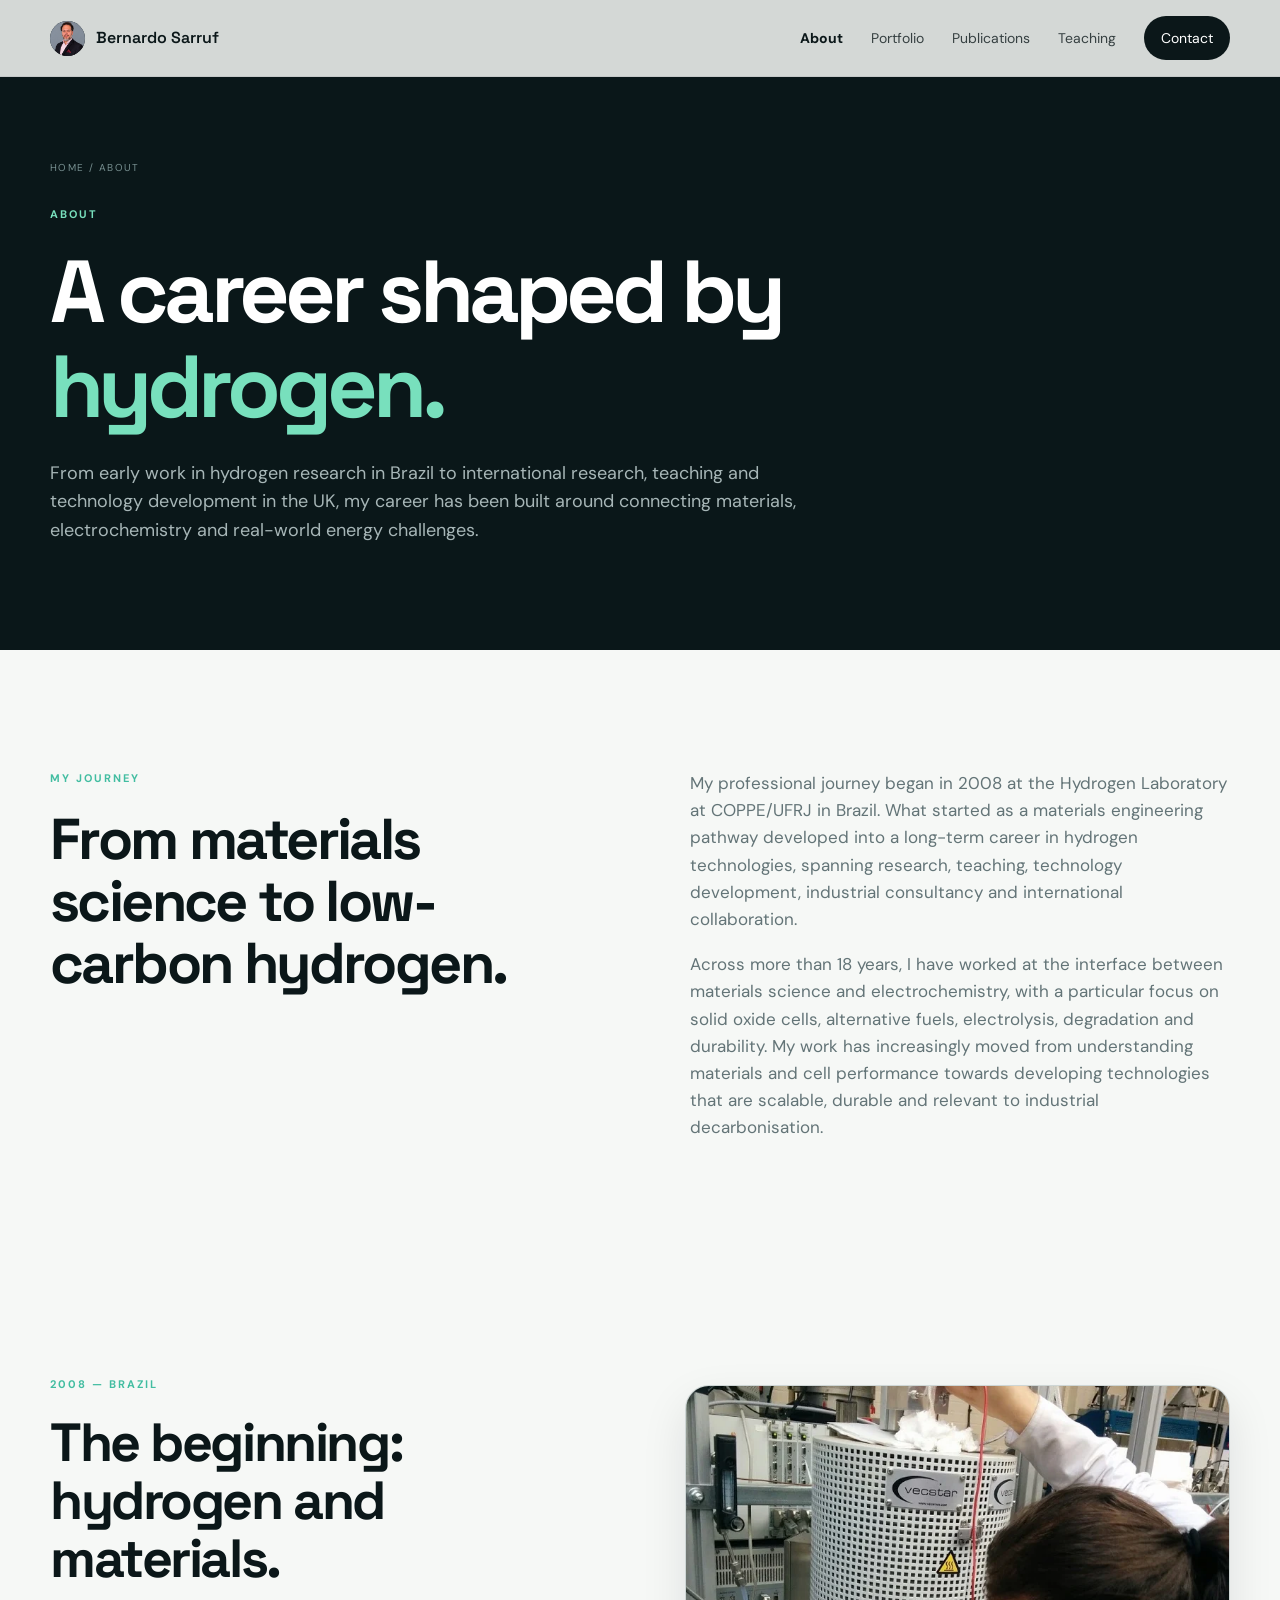
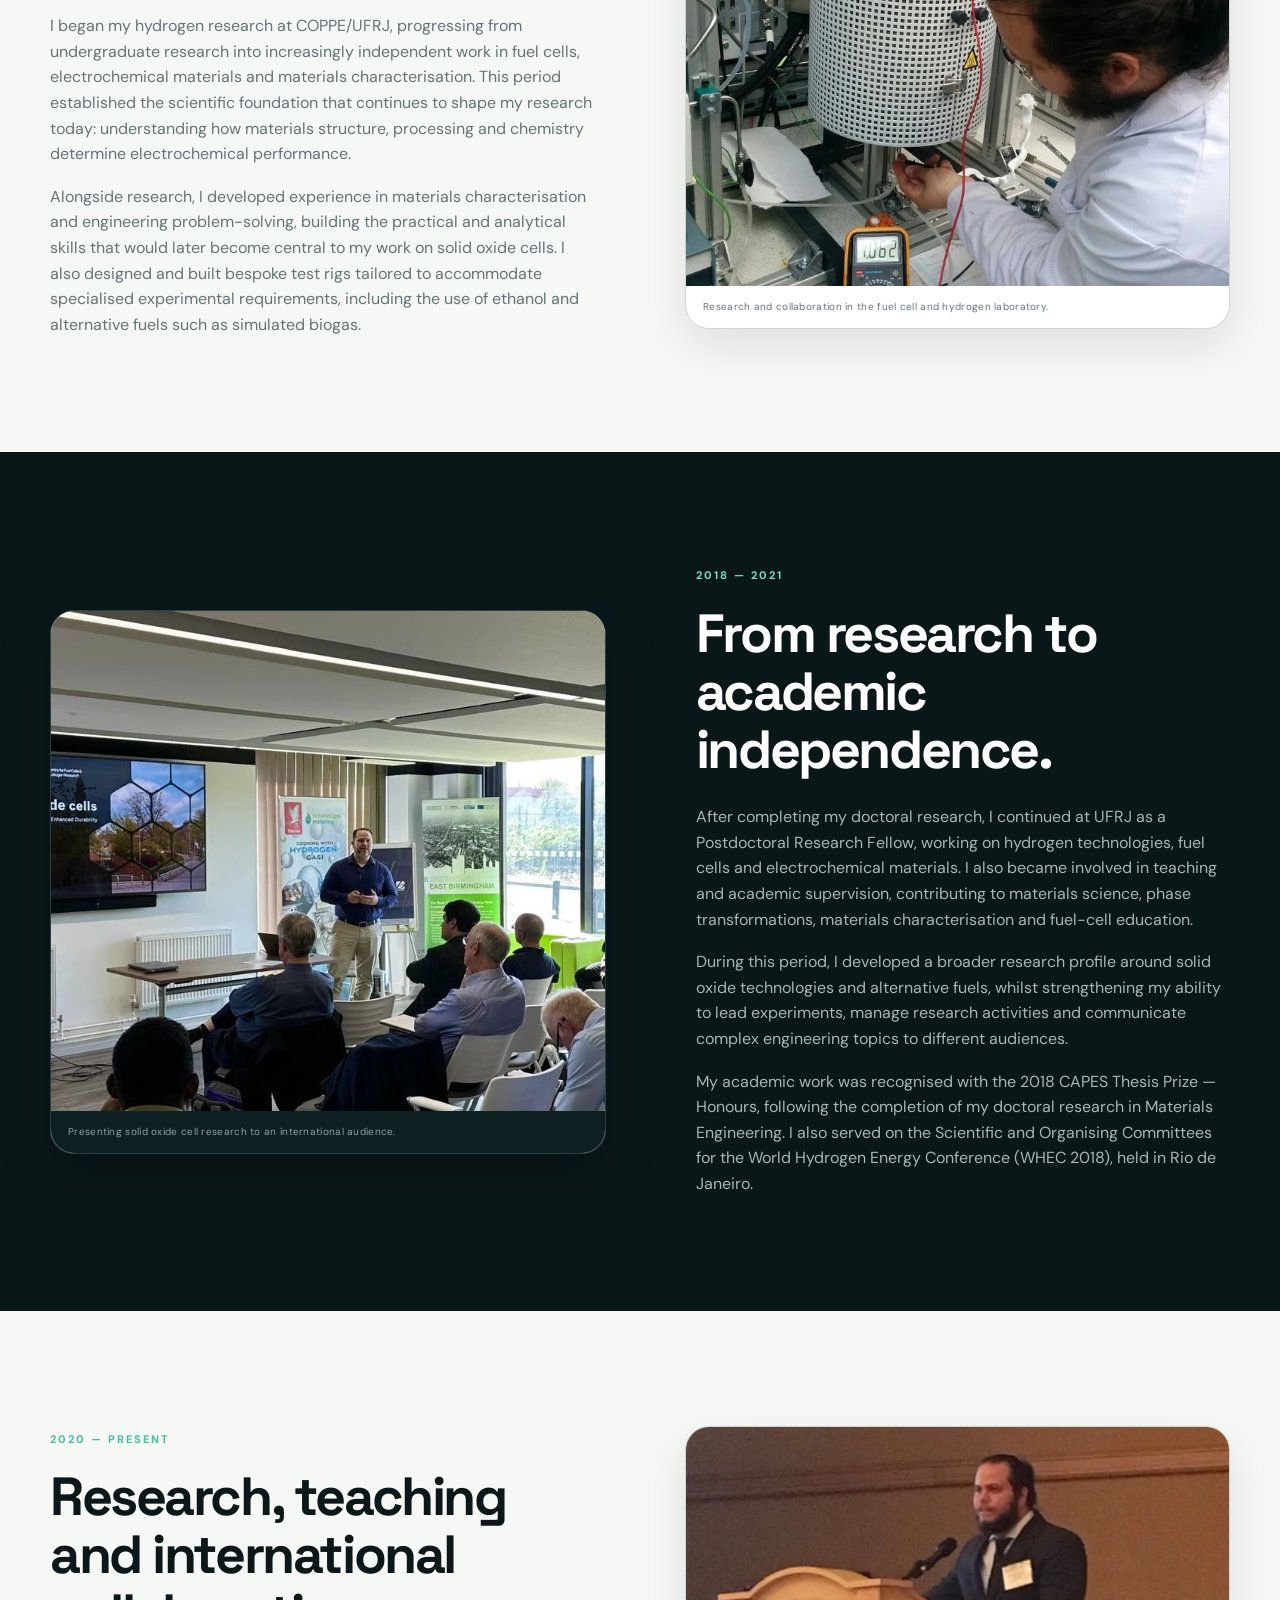
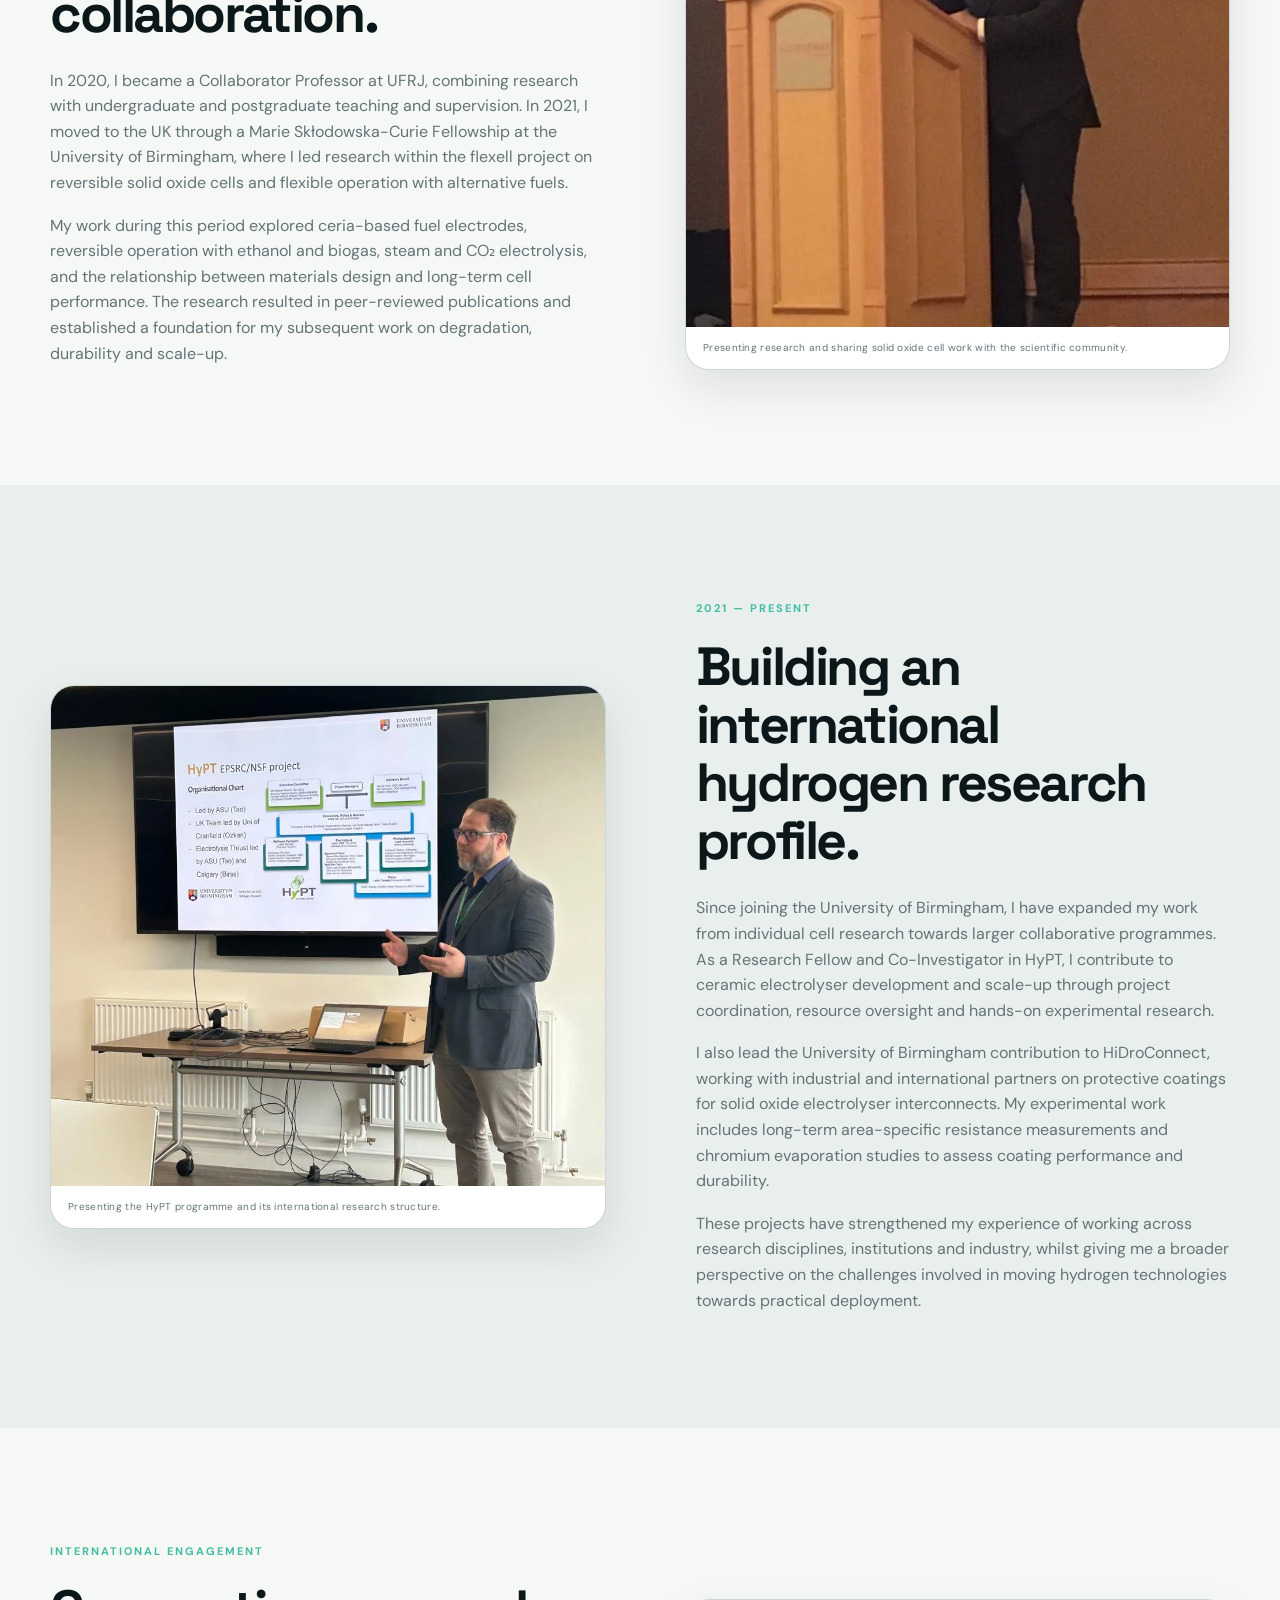
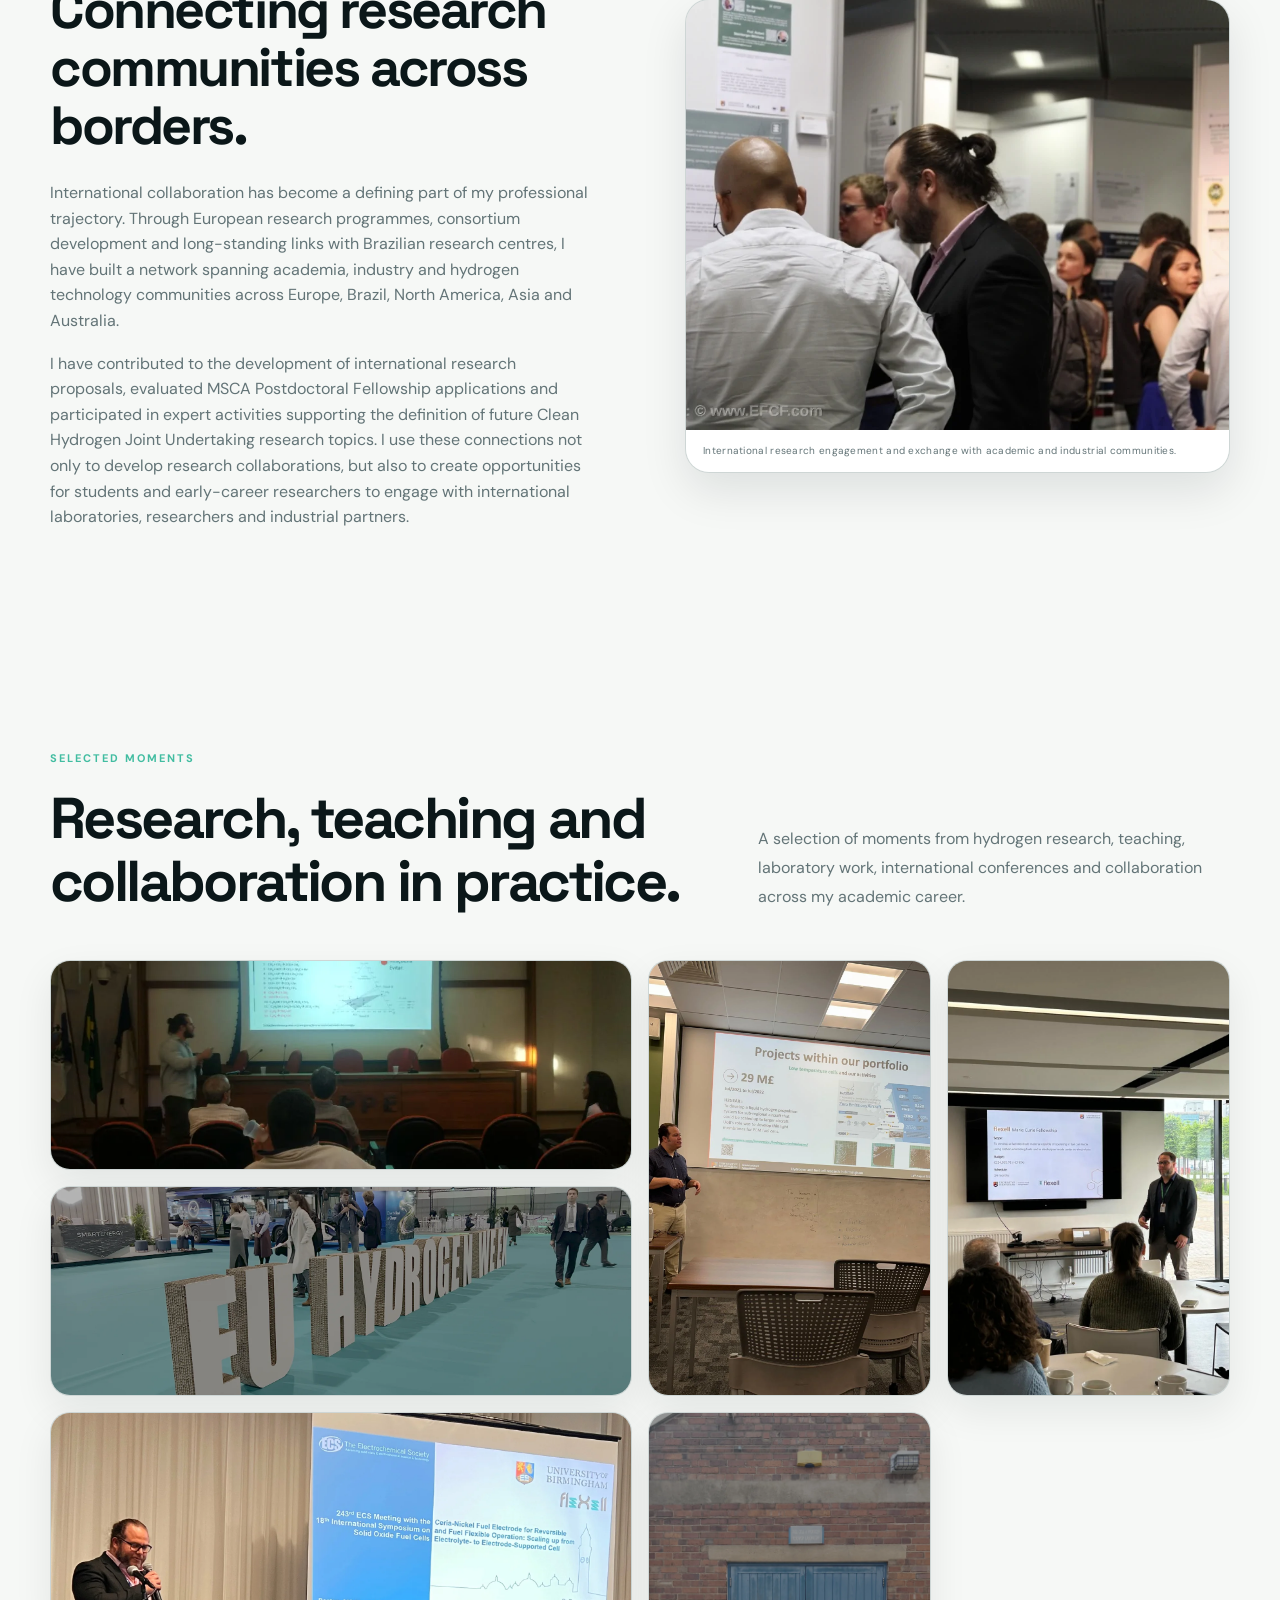
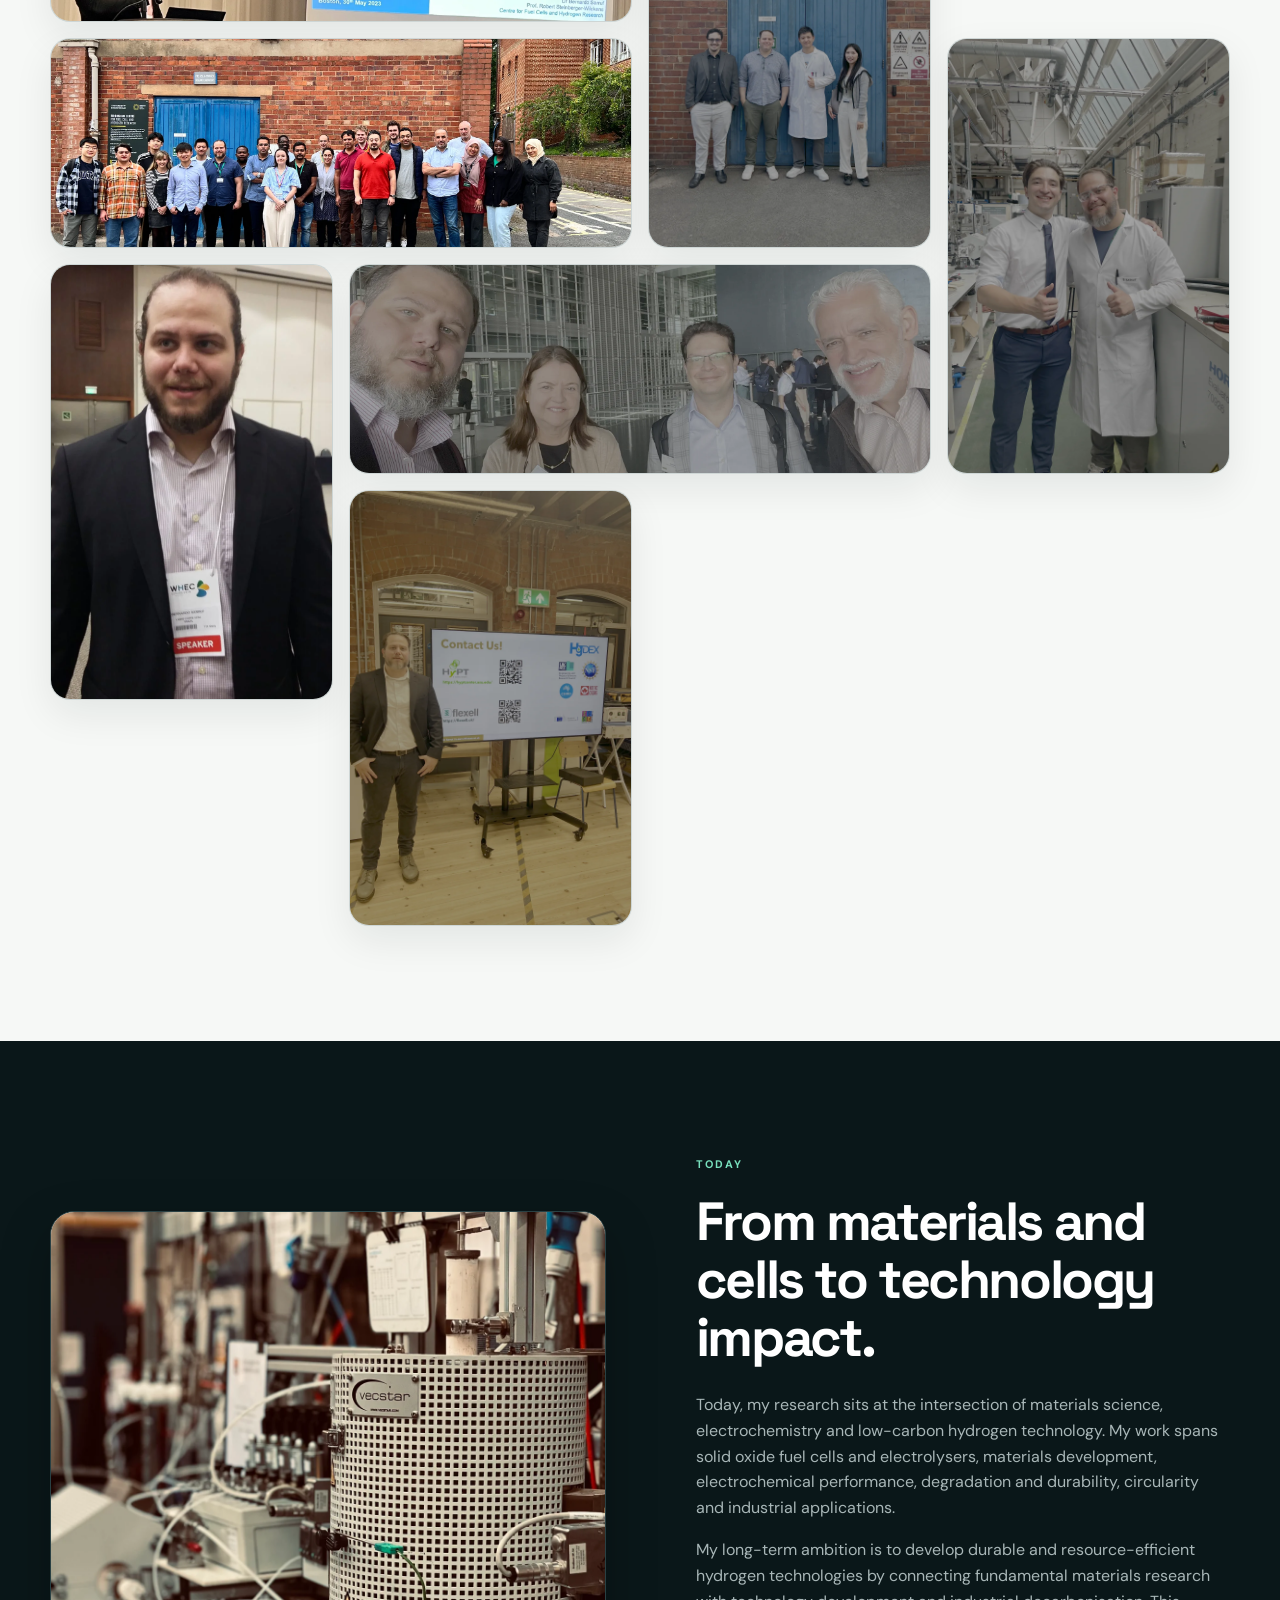
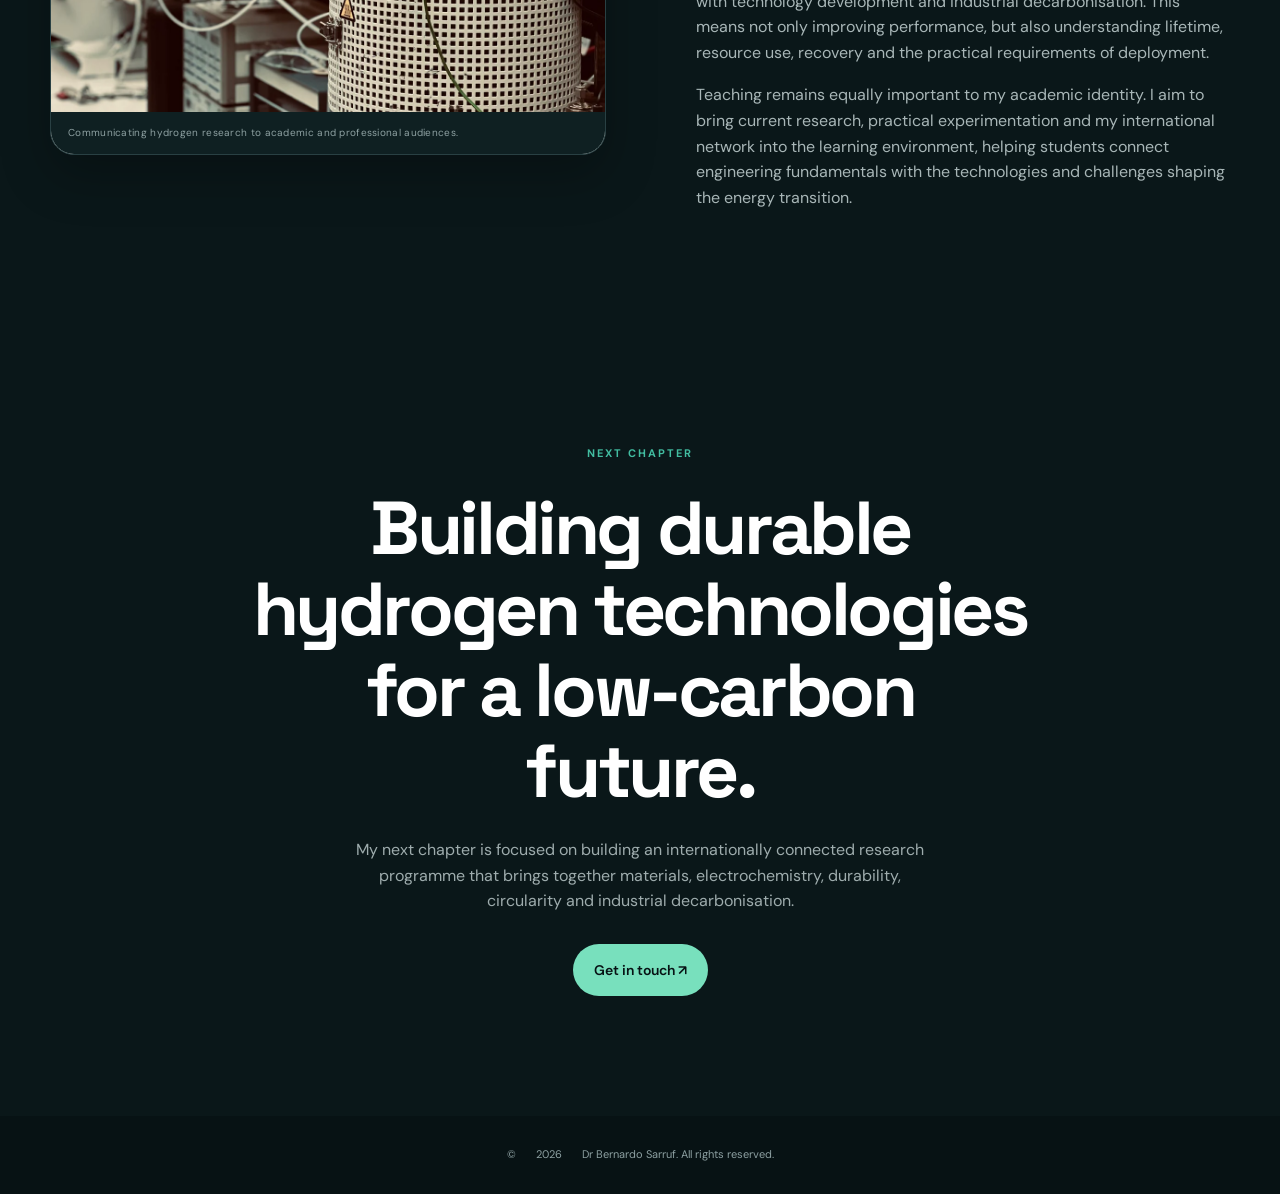
==== commit 9aaffcf8: "Update about.html favicon" ====
--- a/about.html
+++ b/about.html
@@ -3,6 +3,7 @@
 <head>
 <meta charset="utf-8">
 <meta name="viewport" content="width=device-width,initial-scale=1">
+<link rel="icon" type="image/svg+xml" href="favicon.svg">
 <title>About | Bernardo Sarruf</title>
 <link rel="preconnect" href="https://fonts.googleapis.com">
 <link rel="preconnect" href="https://fonts.gstatic.com" crossorigin>
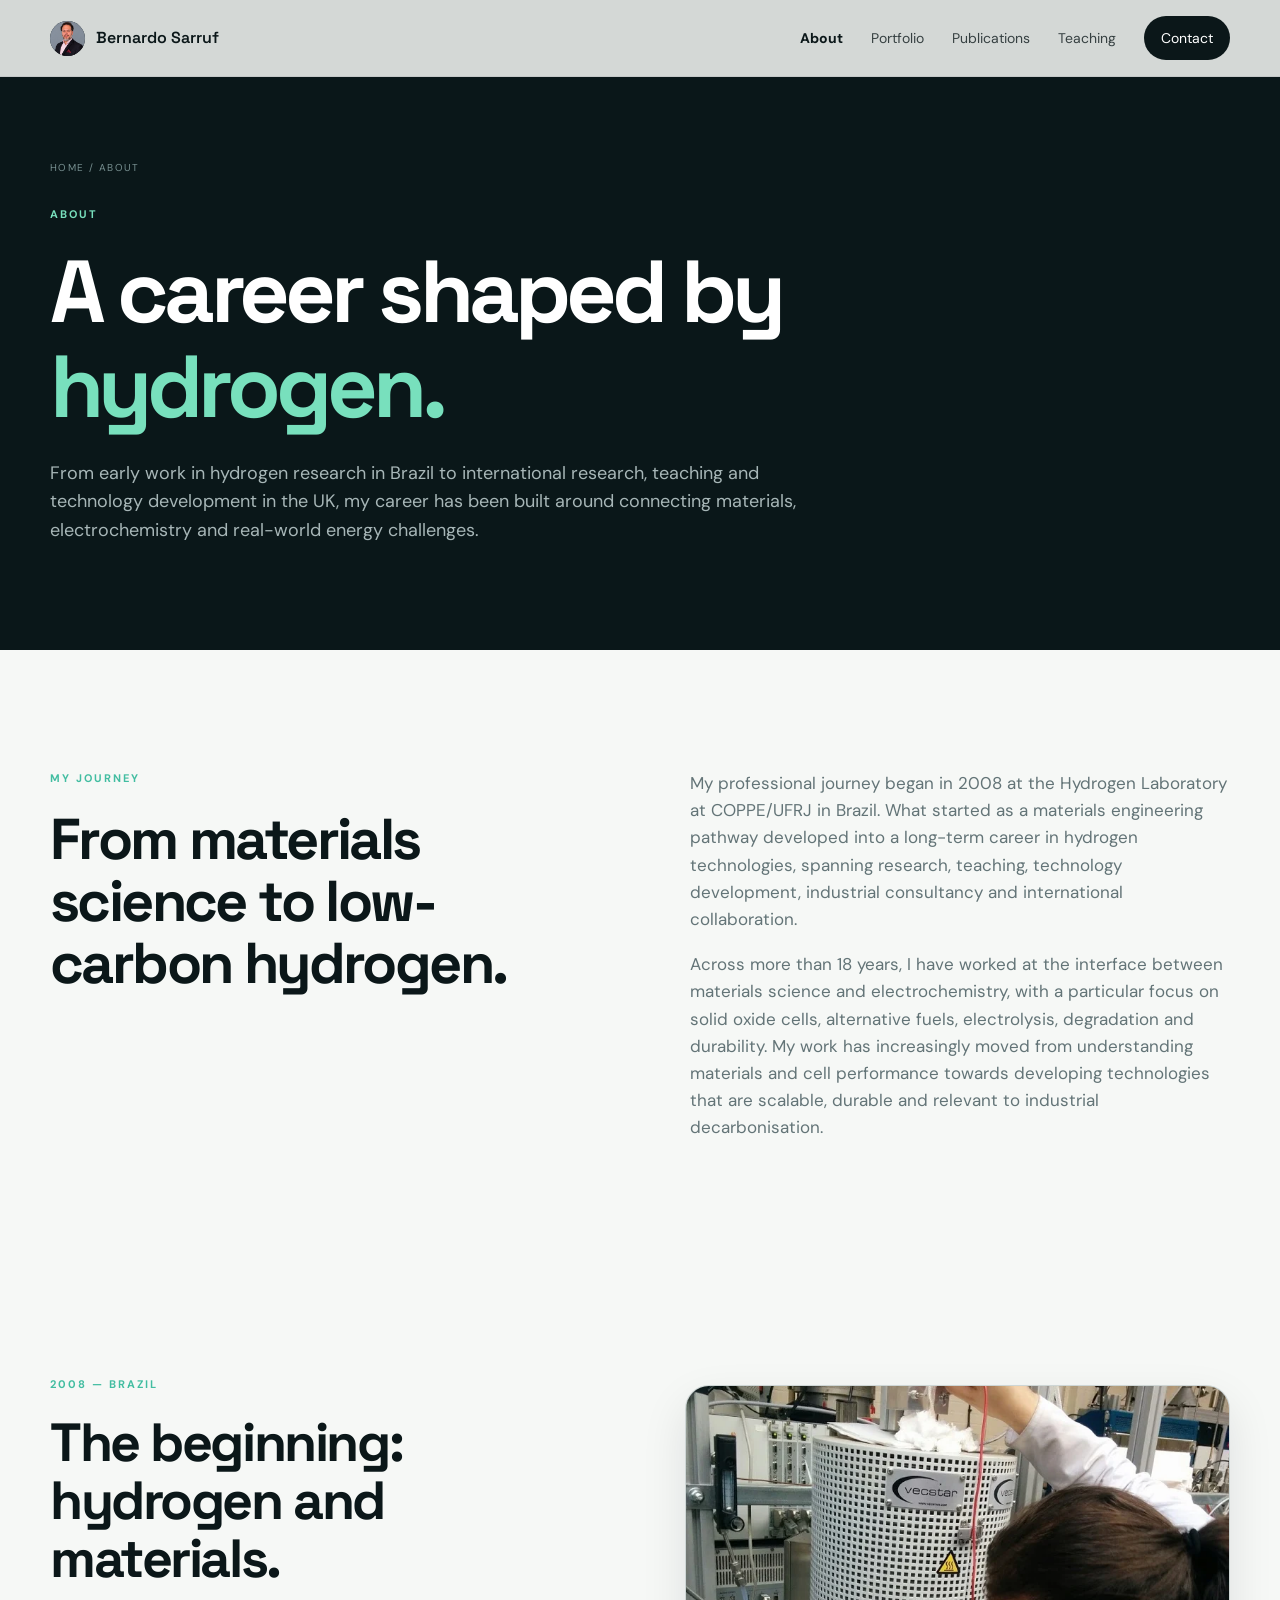
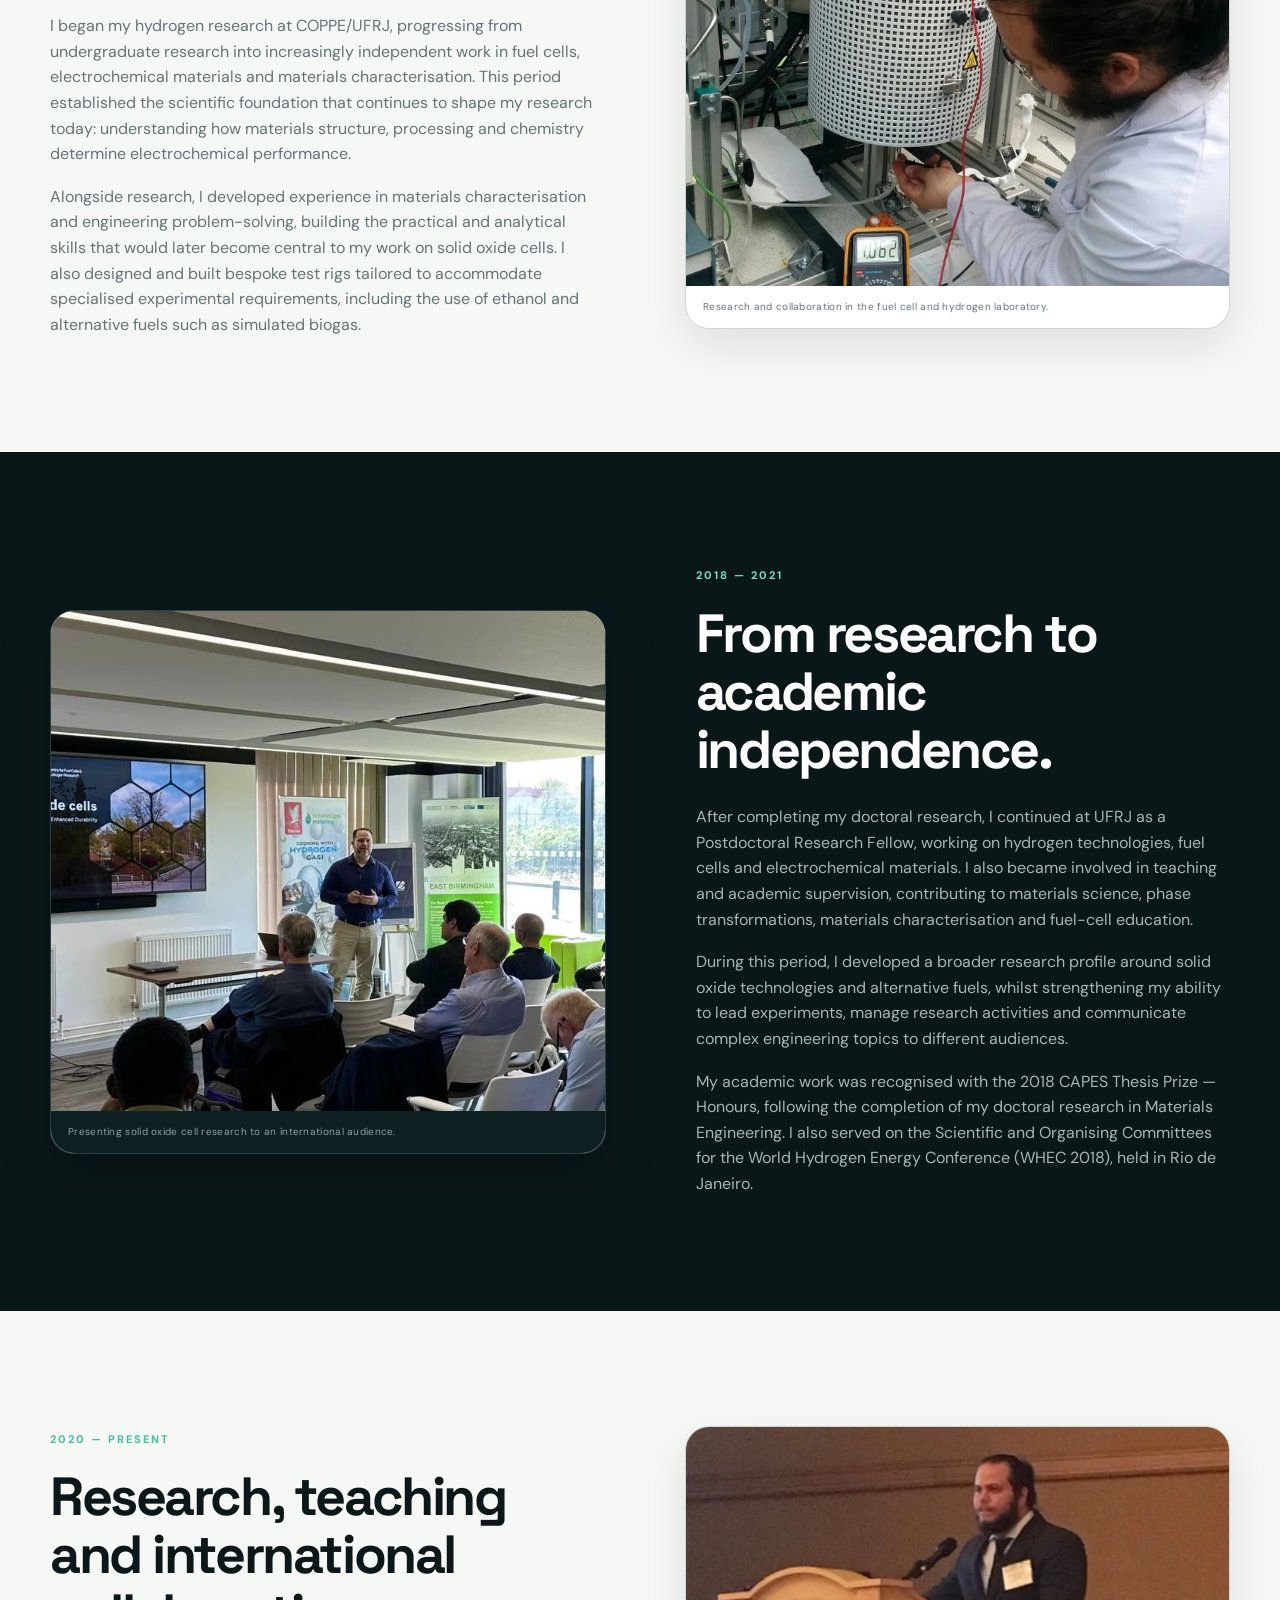
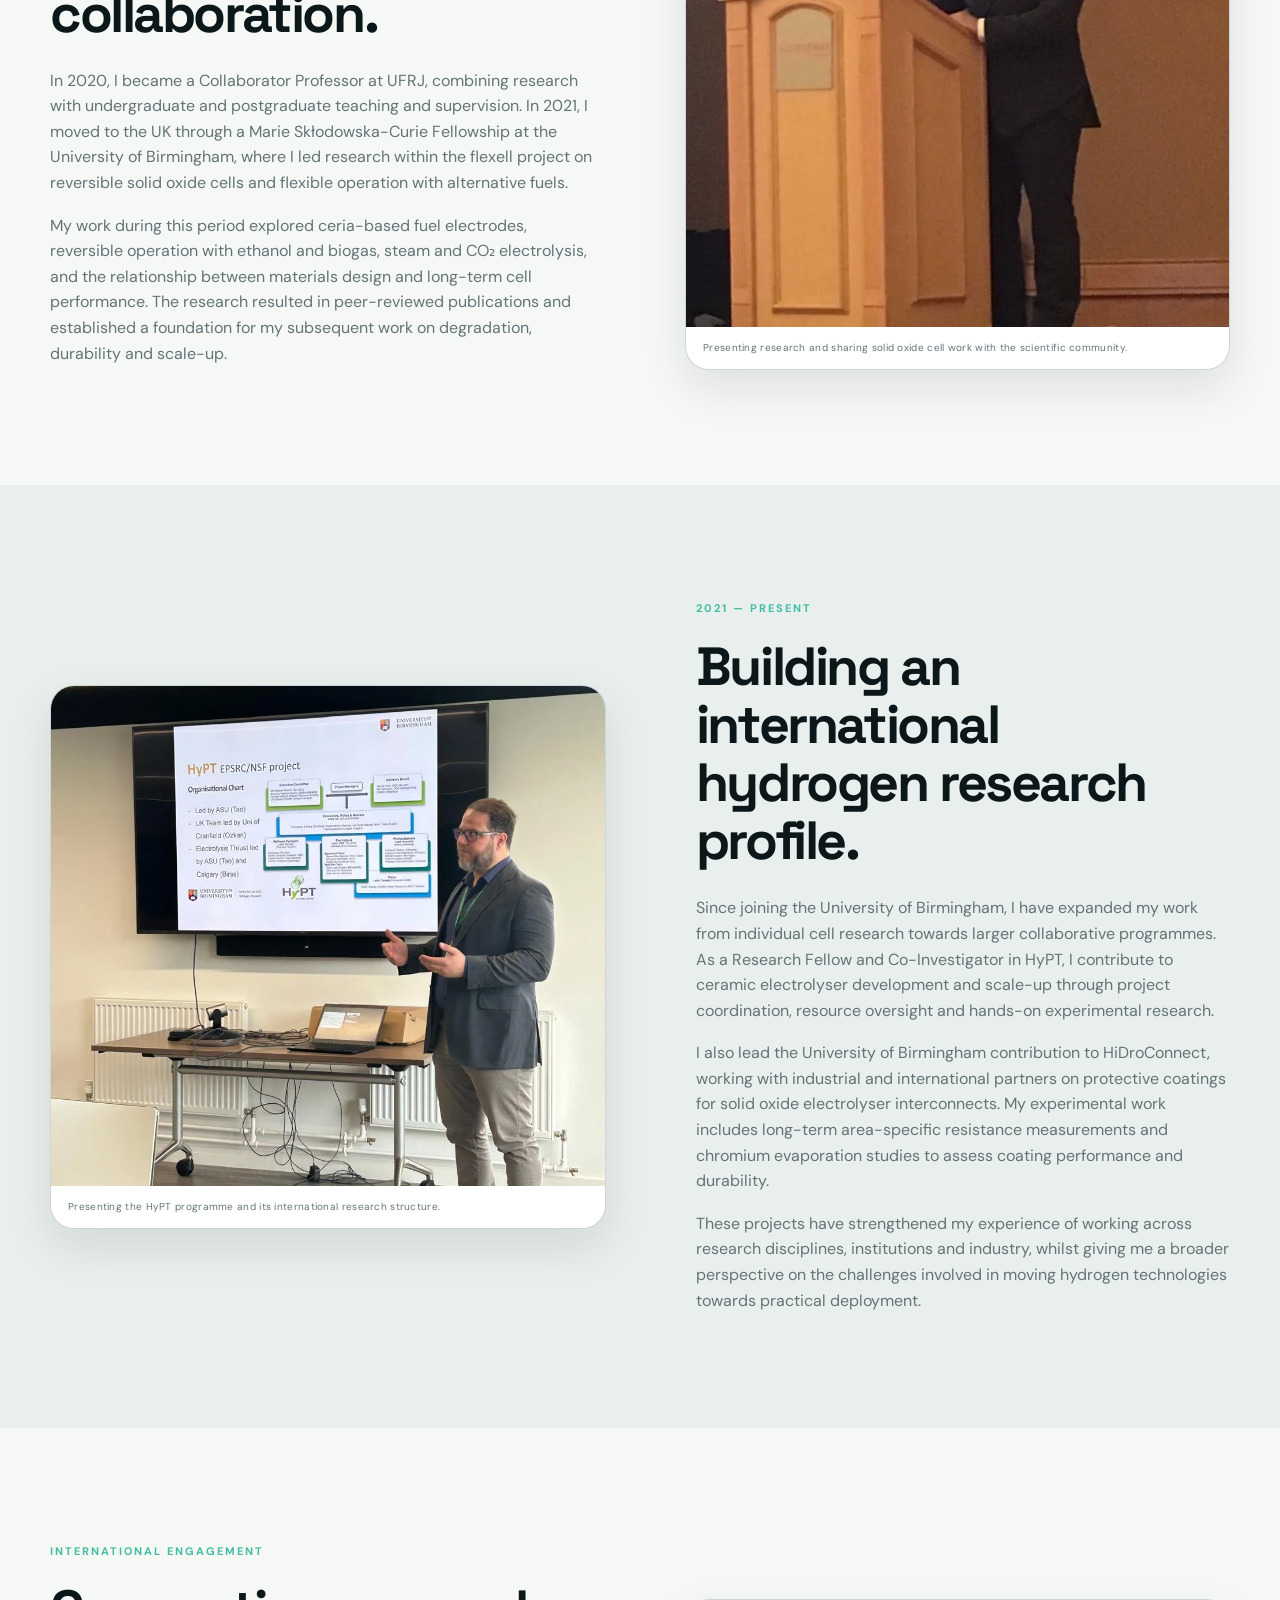
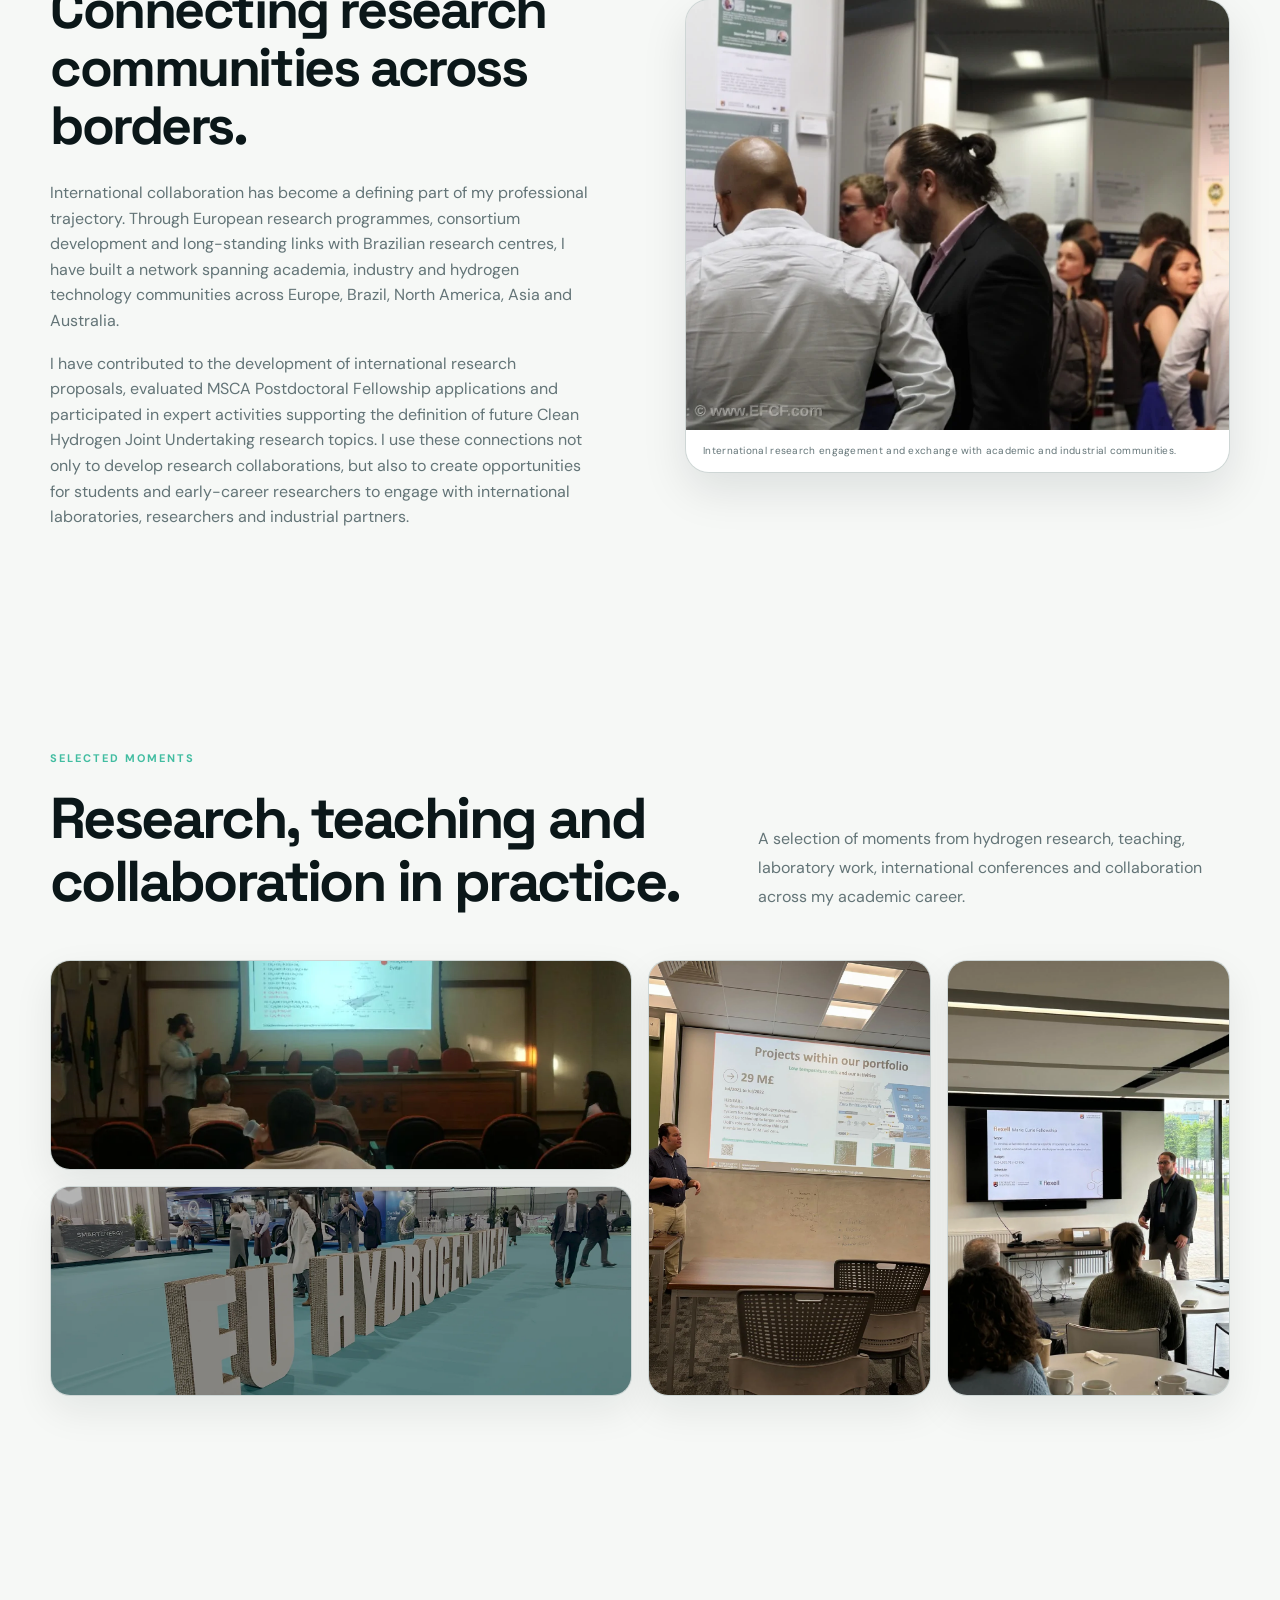
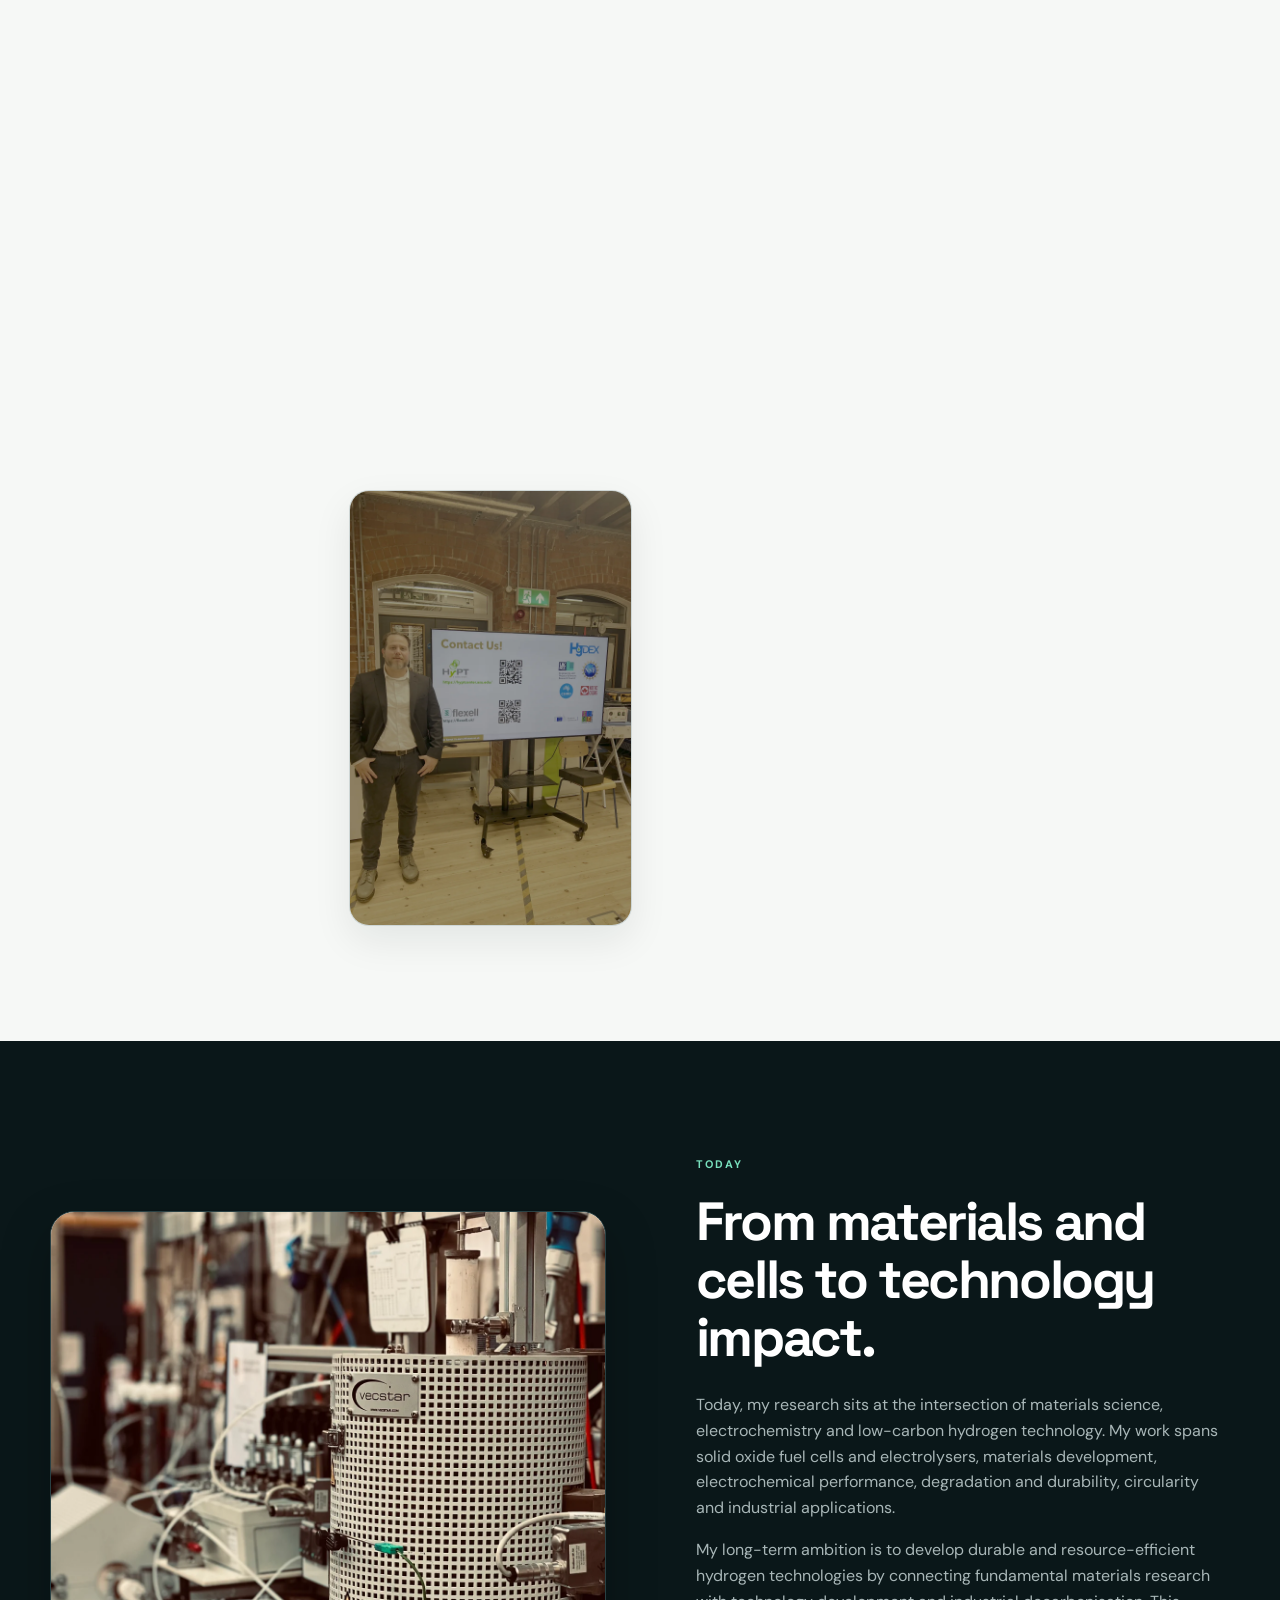
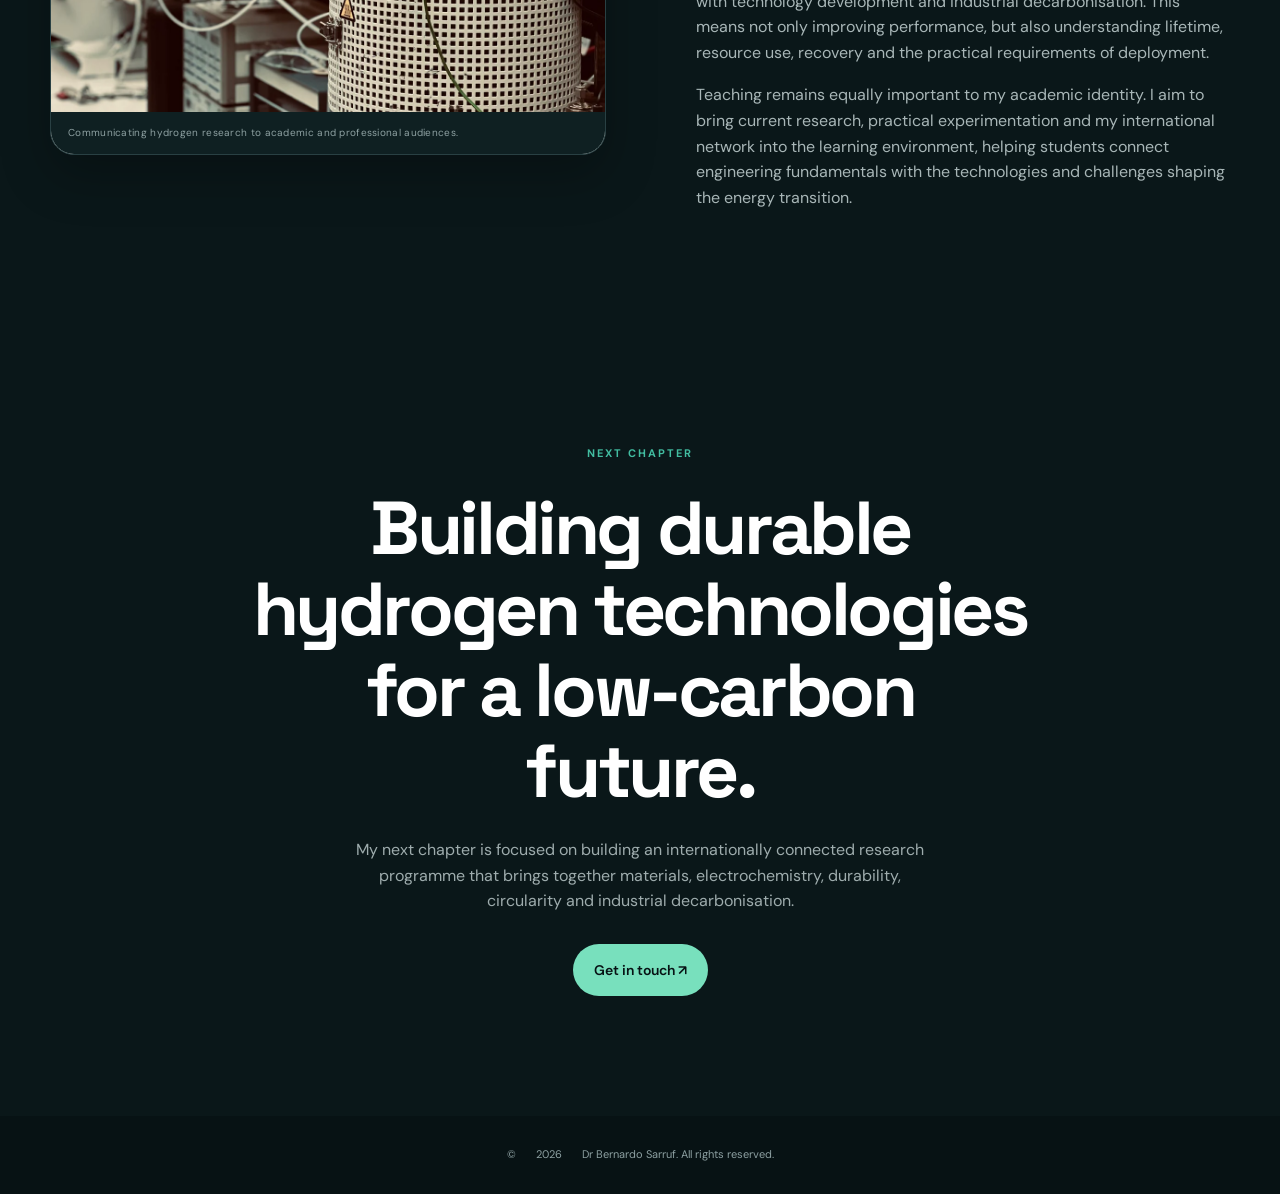
==== commit c03b09eb: "mobile optimisation" ====
--- a/about.html
+++ b/about.html
@@ -1,9 +1,9 @@
 <!doctype html>
 <html lang="en">
 <head>
+  <link rel="icon" type="image/svg+xml" href="favicon.svg">
 <meta charset="utf-8">
 <meta name="viewport" content="width=device-width,initial-scale=1">
-<link rel="icon" type="image/svg+xml" href="favicon.svg">
 <title>About | Bernardo Sarruf</title>
 <link rel="preconnect" href="https://fonts.googleapis.com">
 <link rel="preconnect" href="https://fonts.gstatic.com" crossorigin>
@@ -171,7 +171,7 @@
     <h2>Building durable hydrogen technologies for a low-carbon future.</h2>
     <p>My next chapter is focused on building an internationally connected research programme that brings together materials, electrochemistry, durability, circularity and industrial decarbonisation.</p>
     <div class="cta-actions">
-      <a class="button button-light" href="contact.html">Get in touch ↗</a>
+      <a class="button button-light" href="contact.html">Get in touch ↗︎</a>
     </div>
   </div>
 </section>
--- a/css/style.css
+++ b/css/style.css
@@ -1,6 +1,7 @@
 *{box-sizing:border-box;margin:0;padding:0}
 :root{--ink:#0b1719;--muted:#637477;--line:#dfe7e5;--paper:#f6f8f6;--white:#fff;--accent:#78e0bd;--accent2:#42bda1;--dark:#0a1719;--max:1180px}
-html{scroll-behavior:smooth}
+html{scroll-behavior:smooth;width:100%;max-width:100%;overflow-x:clip}
+body{width:100%;max-width:100%;overflow-x:clip}
 body{font-family:"DM Sans",sans-serif;color:var(--ink);background:var(--paper);line-height:1.6}
 h1,h2,h3,.brand{font-family:"Space Grotesk",sans-serif}
 h1,h2,h3{line-height:1.08}
@@ -23,6 +24,7 @@
 .hero-text{font-size:19px;color:#c1d0d0;max-width:650px;margin:28px 0 32px}
 .hero-actions{display:flex;gap:12px;flex-wrap:wrap}.hero .button-primary{background:#f4f7f5;color:#071819;border-color:#f4f7f5}.hero .button-ghost{color:#f4f7f5;border-color:rgba(244,247,245,.55);background:rgba(4,24,25,.18)}
 .button{display:inline-flex;align-items:center;gap:14px;border-radius:100px;padding:14px 20px;font-weight:600;font-size:14px;border:1px solid transparent;transition:.2s}
+.button span,.card-arrow,.publication-link,.testimonial-link{font-family:Arial,Helvetica,sans-serif;font-variant-emoji:text}
 .button-primary{background:var(--ink);color:#fff}.button-primary:hover{transform:translateY(-2px)}
 .button-ghost{border-color:var(--line)}.button-ghost:hover{border-color:var(--ink)}
 .hero-meta{display:flex;gap:35px;margin-top:65px;padding-top:24px;border-top:1px solid rgba(197,221,219,.22)}
@@ -50,11 +52,11 @@
 .feature-project{display:grid;grid-template-columns:1fr 1fr;border:1px solid var(--line);background:#fff;margin-bottom:22px}.project-visual{min-height:390px;position:relative;display:grid;place-items:center;overflow:hidden;background:#0d2426;color:var(--accent)}.project-visual img{width:100%;height:100%;object-fit:cover;display:block}.project-visual.hydrogencent{background:#eef2f0}.project-visual.hydrogencent img{object-fit:cover}.project-visual>span{font:600 80px "Space Grotesk";letter-spacing:-.07em;position:relative;z-index:2}.rings{position:absolute;width:500px;height:500px;border:1px solid rgba(120,224,189,.25);border-radius:50%}.rings:before,.rings:after{content:"";position:absolute;border:1px solid rgba(120,224,189,.18);border-radius:50%;inset:70px}.rings:after{inset:145px}.project-content{padding:55px}.project-tag{font-size:10px;letter-spacing:.16em;font-weight:700;color:var(--accent2);margin-bottom:15px}.project-content h3{font-size:38px;margin-bottom:18px}.project-content>p{color:var(--muted);font-size:16px}.project-facts{display:flex;flex-wrap:wrap;gap:8px;margin-top:25px}.project-facts span{font-size:11px;border:1px solid var(--line);border-radius:30px;padding:7px 10px;color:var(--muted)}
 .project-grid{display:grid;grid-template-columns:1fr 1fr;gap:22px}.project-card{background:#fff;border:1px solid var(--line)}.mini-visual{height:260px;display:grid;place-items:center;position:relative;overflow:hidden}.mini-visual img{width:100%;height:100%;object-fit:cover;display:block}.image-visual{background:#eef2f0}.mini-visual span{font:600 44px "Space Grotesk";position:relative;z-index:2}.coating{background:#e2eee9;color:#143d36}.coating:before{content:"";position:absolute;width:330px;height:330px;border-radius:50%;border:50px solid rgba(66,189,161,.13)}.coating span span{color:#42bda1}.flexell{background:#17292c;color:#baffea}.flexell:before{content:"";position:absolute;width:520px;height:120px;border:1px solid rgba(120,224,189,.35);border-radius:50%;transform:rotate(-25deg)}.project-body{padding:30px}.project-body h3{font-size:28px;margin-bottom:10px}.project-body p:not(.project-tag){color:var(--muted);font-size:14px}
 .publications{background:#e8eeeb}.publication-panel{background:#fff;border:1px solid var(--line);padding:30px}.publication-stat{display:flex;align-items:end;gap:15px;padding-bottom:25px;border-bottom:1px solid var(--line)}.publication-stat strong{font:600 56px "Space Grotesk";color:var(--accent2)}.publication-stat span{font-size:12px;color:var(--muted);padding-bottom:9px}.pub-placeholder{padding:65px 20px}.pub-year{font-size:10px;letter-spacing:.16em;color:var(--accent2);font-weight:700}.pub-placeholder h3{font-size:29px;margin:15px 0 10px}.pub-placeholder p{color:var(--muted);font-size:14px;margin-bottom:20px}.pub-placeholder a{font-weight:600;font-size:14px}.button-dark{background:var(--ink);color:#fff;margin-top:30px}
-.network-section{background:var(--paper)}.network-head>p{max-width:420px;color:var(--muted);font-size:15px}.map-card{height:430px;position:relative;overflow:hidden;border-radius:26px;background:#0d2022;border:1px solid #254144}.network-map-card{height:auto;aspect-ratio:1840/854;background:#0d2022}.network-map-card img{width:100%;height:100%;display:block;object-fit:cover}.network-countries{display:flex;flex-wrap:wrap;gap:8px;margin-top:16px}.network-countries span{font-size:10px;letter-spacing:.02em;color:var(--muted);border:1px solid var(--line);border-radius:30px;padding:6px 9px;background:#fff}.map-grid{position:absolute;inset:0;background-image:linear-gradient(rgba(120,224,189,.055) 1px,transparent 1px),linear-gradient(90deg,rgba(120,224,189,.055) 1px,transparent 1px);background-size:40px 40px}.map-title{position:absolute;left:30px;top:28px;font-size:10px;letter-spacing:.16em;color:#8ca2a3}.map-point{position:absolute;color:#c8ffeb;font-size:12px;display:flex;align-items:center;gap:8px}.map-point:before{content:"";width:9px;height:9px;border-radius:50%;background:var(--accent);box-shadow:0 0 0 7px rgba(120,224,189,.1)}.uk{left:50%;top:31%}.eu{left:63%;top:36%}.br{left:38%;top:66%}.na{left:20%;top:37%}.au{left:79%;top:71%}.map-lines{position:absolute;inset:0;width:100%;height:100%;pointer-events:none}.map-lines path{fill:none;stroke:rgba(120,224,189,.35);stroke-width:1;stroke-dasharray:5 8}
+.network-section{background:var(--paper)}.network-head>p{max-width:420px;color:var(--muted);font-size:15px}.map-card{height:430px;width:100%;max-width:100%;box-sizing:border-box;position:relative;overflow:hidden;border-radius:26px;background:#0d2022;border:1px solid #254144}.network-map-card{height:auto;aspect-ratio:1840/854;background:#0d2022}.network-map-card img{width:100%;height:100%;display:block;object-fit:cover}.network-countries{display:flex;flex-wrap:wrap;gap:8px;margin-top:16px}.network-countries span{font-size:10px;letter-spacing:.02em;color:var(--muted);border:1px solid var(--line);border-radius:30px;padding:6px 9px;background:#fff}.map-grid{position:absolute;inset:0;background-image:linear-gradient(rgba(120,224,189,.055) 1px,transparent 1px),linear-gradient(90deg,rgba(120,224,189,.055) 1px,transparent 1px);background-size:40px 40px}.map-title{position:absolute;left:30px;top:28px;font-size:10px;letter-spacing:.16em;color:#8ca2a3}.map-point{position:absolute;color:#c8ffeb;font-size:12px;display:flex;align-items:center;gap:8px}.map-point:before{content:"";width:9px;height:9px;border-radius:50%;background:var(--accent);box-shadow:0 0 0 7px rgba(120,224,189,.1)}.uk{left:50%;top:31%}.eu{left:63%;top:36%}.br{left:38%;top:66%}.na{left:20%;top:37%}.au{left:79%;top:71%}.map-lines{position:absolute;inset:0;width:100%;max-width:100%;height:100%;pointer-events:none;display:block;overflow:hidden}.map-lines path{fill:none;stroke:rgba(120,224,189,.35);stroke-width:1;stroke-dasharray:5 8}
 .cta-section{padding:120px 0;background:var(--dark);color:#fff}.cta-inner{text-align:center;max-width:780px}.cta-inner .eyebrow{margin-bottom:25px}.cta-inner h2{font-size:clamp(46px,6vw,75px)}.cta-inner>p:not(.eyebrow){color:#9eacad;max-width:580px;margin:25px auto 30px}.button-light{background:var(--accent);color:#071214;transition:transform .2s,box-shadow .25s,filter .25s}.button-light:hover{transform:translateY(-2px);filter:brightness(1.06);box-shadow:0 0 22px rgba(120,224,189,.35),0 6px 20px rgba(0,0,0,.16)}.button-outline-light{border-color:#456164;color:#fff}.button-outline-light:hover{border-color:#fff}
 .footer{background:#071214;color:#8da0a2;padding:30px 0;font-size:11px}.footer-inner{display:flex;justify-content:center;align-items:center;text-align:center;gap:20px}.footer span{display:inline}
 @media(max-width:900px){.nav-links{gap:16px}.hero-grid,.two-col{grid-template-columns:1fr}.hero-grid{padding-top:20px}.hero-visual{height:480px}.hero-portrait-wrap{width:250px;height:250px;right:8%}.research-grid{grid-template-columns:1fr 1fr}.feature-project{grid-template-columns:1fr}.project-grid{grid-template-columns:1fr}.two-col{gap:45px}.section-heading,.network-head{align-items:start;flex-direction:column;gap:20px}}
-@media(max-width:650px){.container{width:min(calc(100% - 30px),var(--max))}.nav{height:66px}.menu-toggle{display:block}.nav-links{display:none;position:absolute;top:66px;left:15px;right:15px;background:#fff;border:1px solid var(--line);padding:20px;flex-direction:column;align-items:stretch;border-radius:16px;box-shadow:0 15px 40px rgba(0,0,0,.1)}.nav-links.open{display:flex}.nav-cta{text-align:center}.hero{padding-top:110px}.hero-grid{min-height:auto}.hero .eyebrow{color:#65d9bc}.hero h1{color:#fff;font-size:48px}.hero-text{font-size:16px}.hero-meta{gap:15px;flex-wrap:wrap;margin-top:40px}.hero-meta strong{font-size:23px}.hero-meta span{font-size:9px}.hero-visual{height:400px}.hero-portrait-wrap{width:210px;height:210px;right:50%;top:62%;transform:translate(50%,-50%)}.hero-photo-orbit.orbit-a{width:290px;height:180px}.hero-photo-orbit.orbit-b{width:340px;height:220px}.node{font-size:9px}.node-a{left:6%}.node-b{right:5%}.node-c{left:5%}.node-d{right:4%}.section{padding:80px 0}.research-grid{grid-template-columns:1fr}.research-card{min-height:260px}.icon{margin:40px 0 25px}.project-visual{min-height:280px}.project-visual>span{font-size:55px}.project-content{padding:30px}.project-content h3{font-size:29px}.mini-visual{height:210px}.map-card{height:360px}.map-point{font-size:10px}.footer-inner{flex-direction:column}}
+@media(max-width:650px){.network-section,.network-section .container{width:100%;max-width:100%;box-sizing:border-box;overflow-x:clip}.network-section .container{padding-left:15px;padding-right:15px}.map-card{width:100%;max-width:100%;box-sizing:border-box}.map-grid,.map-lines{max-width:100%;overflow:hidden}.container{width:min(calc(100% - 30px),var(--max))}.nav{height:66px}.menu-toggle{display:block}.nav-links{display:none;position:absolute;top:66px;left:15px;right:15px;background:#fff;border:1px solid var(--line);padding:20px;flex-direction:column;align-items:stretch;border-radius:16px;box-shadow:0 15px 40px rgba(0,0,0,.1)}.nav-links.open{display:flex}.nav-cta{text-align:center}.hero{padding-top:110px}.hero-grid{min-height:auto}.hero .eyebrow{color:#65d9bc}.hero h1{color:#fff;font-size:48px}.hero-text{font-size:16px}.hero-meta{gap:15px;flex-wrap:wrap;margin-top:40px}.hero-meta strong{font-size:23px}.hero-meta span{font-size:9px}.hero-visual{height:400px}.hero-portrait-wrap{width:210px;height:210px;right:50%;top:62%;transform:translate(50%,-50%)}.hero-photo-orbit.orbit-a{width:290px;height:180px}.hero-photo-orbit.orbit-b{width:340px;height:220px}.node{font-size:9px}.node-a{left:6%}.node-b{right:5%}.node-c{left:5%}.node-d{right:4%}.section{padding:80px 0}.research-grid{grid-template-columns:1fr}.research-card{min-height:260px}.icon{margin:40px 0 25px}.project-visual{min-height:280px}.project-visual>span{font-size:55px}.project-content{padding:30px}.project-content h3{font-size:29px}.mini-visual{height:210px}.map-card{height:360px}.map-point{font-size:10px}.footer-inner{flex-direction:column}}
 .page-hero{padding:160px 0 90px;background:var(--dark);color:#fff}.page-hero h1{font-size:clamp(52px,7vw,88px);max-width:850px;letter-spacing:-.055em}.page-hero h1 span{color:var(--accent)}.page-hero p:not(.eyebrow){color:#a7b6b7;max-width:650px;font-size:18px;margin-top:25px}.breadcrumb{font-size:10px;letter-spacing:.14em;color:#789091;margin-bottom:30px}.breadcrumb a{color:inherit;text-decoration:none;transition:color .2s}.breadcrumb a:hover{color:var(--accent)}.detail-section{padding:100px 0}.detail-grid{display:grid;grid-template-columns:repeat(2,1fr);gap:22px;margin-top:55px}.detail-card{padding:35px;background:#fff;border:1px solid var(--line)}.detail-card h3{font-size:23px;margin-bottom:12px}.detail-card p{font-size:14px;color:var(--muted)}
 
 /* Refined homepage interactions */
